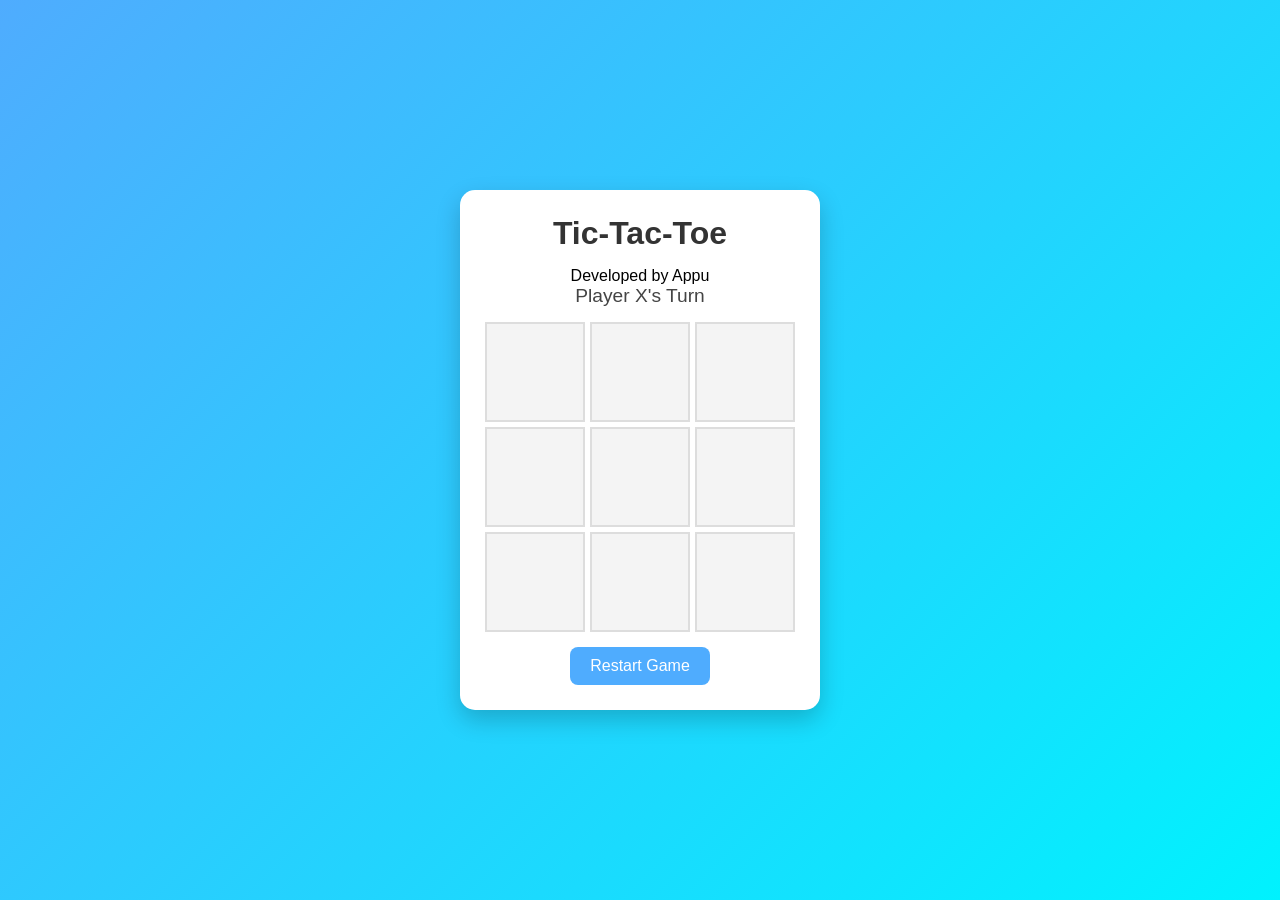
==== index.html @ d45cef3c "Update index.html" ====
<!DOCTYPE html>
<html lang="en">
<head>
<meta charset="UTF-8">
<meta name="viewport" content="width=device-width, initial-scale=1.0">
<title>Tic-Tac-Toe</title>

<style>
    * {
        box-sizing: border-box;
        margin: 0;
        padding: 0;
        font-family: Arial, sans-serif;
    }

    body {
        background: linear-gradient(135deg, #4facfe, #00f2fe);
        display: flex;
        justify-content: center;
        align-items: center;
        height: 100vh;
    }

    .container {
        text-align: center;
        background: white;
        padding: 25px;
        border-radius: 15px;
        box-shadow: 0 10px 25px rgba(0,0,0,0.2);
    }

    h1 {
        margin-bottom: 15px;
        color: #333;
    }

    #status {
        font-size: 1.2rem;
        margin-bottom: 15px;
        color: #444;
    }

    .board {
        display: grid;
        grid-template-columns: repeat(3, 100px);
        grid-template-rows: repeat(3, 100px);
        gap: 5px;
        margin: 0 auto 15px;
    }

    .cell {
        background: #f4f4f4;
        border: 2px solid #ddd;
        font-size: 3rem;
        font-weight: bold;
        cursor: pointer;
        display: flex;
        justify-content: center;
        align-items: center;
        transition: 0.2s;
    }

    .cell:hover {
        background: #e8f4ff;
    }

    button {
        padding: 10px 20px;
        border: none;
        border-radius: 8px;
        background: #4facfe;
        color: white;
        font-size: 1rem;
        cursor: pointer;
    }

    button:hover {
        background: #2196f3;
    }
</style>
</head>

<body>

<div class="container">
    <h1>Tic-Tac-Toe</h1>
   <p> Developed by Appu </p>
    <div id="status">Player X's Turn</div>

    <div class="board" id="board">
        <div class="cell" data-index="0"></div>
        <div class="cell" data-index="1"></div>
        <div class="cell" data-index="2"></div>
        <div class="cell" data-index="3"></div>
        <div class="cell" data-index="4"></div>
        <div class="cell" data-index="5"></div>
        <div class="cell" data-index="6"></div>
        <div class="cell" data-index="7"></div>
        <div class="cell" data-index="8"></div>
    </div>

    <button onclick="resetGame()">Restart Game</button>
</div>

<script>
    const cells = document.querySelectorAll(".cell");
    const statusText = document.getElementById("status");

    let currentPlayer = "X";
    let gameActive = true;
    let board = ["", "", "", "", "", "", "", "", ""];

    const winningConditions = [
        [0,1,2],
        [3,4,5],
        [6,7,8],
        [0,3,6],
        [1,4,7],
        [2,5,8],
        [0,4,8],
        [2,4,6]
    ];

    function handleCellClick(event) {
        const cell = event.target;
        const index = cell.getAttribute("data-index");

        if (board[index] !== "" || !gameActive) {
            return;
        }

        board[index] = currentPlayer;
        cell.textContent = currentPlayer;

        checkResult();
    }

    function checkResult() {
        let roundWon = false;

        for (let condition of winningConditions) {
            const [a, b, c] = condition;

            if (
                board[a] &&
                board[a] === board[b] &&
                board[b] === board[c]
            ) {
                roundWon = true;
                break;
            }
        }

        if (roundWon) {
            statusText.textContent = `Player ${currentPlayer} Wins! Congratulations to the player! 🎉`;
            gameActive = false;
            return;
        }

        if (!board.includes("")) {
            statusText.textContent = "It's a Draw! 🤝";
            gameActive = false;
            return;
        }

        currentPlayer = currentPlayer === "X" ? "O" : "X";
        statusText.textContent = `Player ${currentPlayer}'s Turn`;
    }

    function resetGame() {
        currentPlayer = "X";
        gameActive = true;
        board = ["", "", "", "", "", "", "", "", ""];

        statusText.textContent = "Player X's Turn";

        cells.forEach(cell => {
            cell.textContent = "";
        });
    }

    cells.forEach(cell => {
        cell.addEventListener("click", handleCellClick);
    });
</script>

</body>
</html>
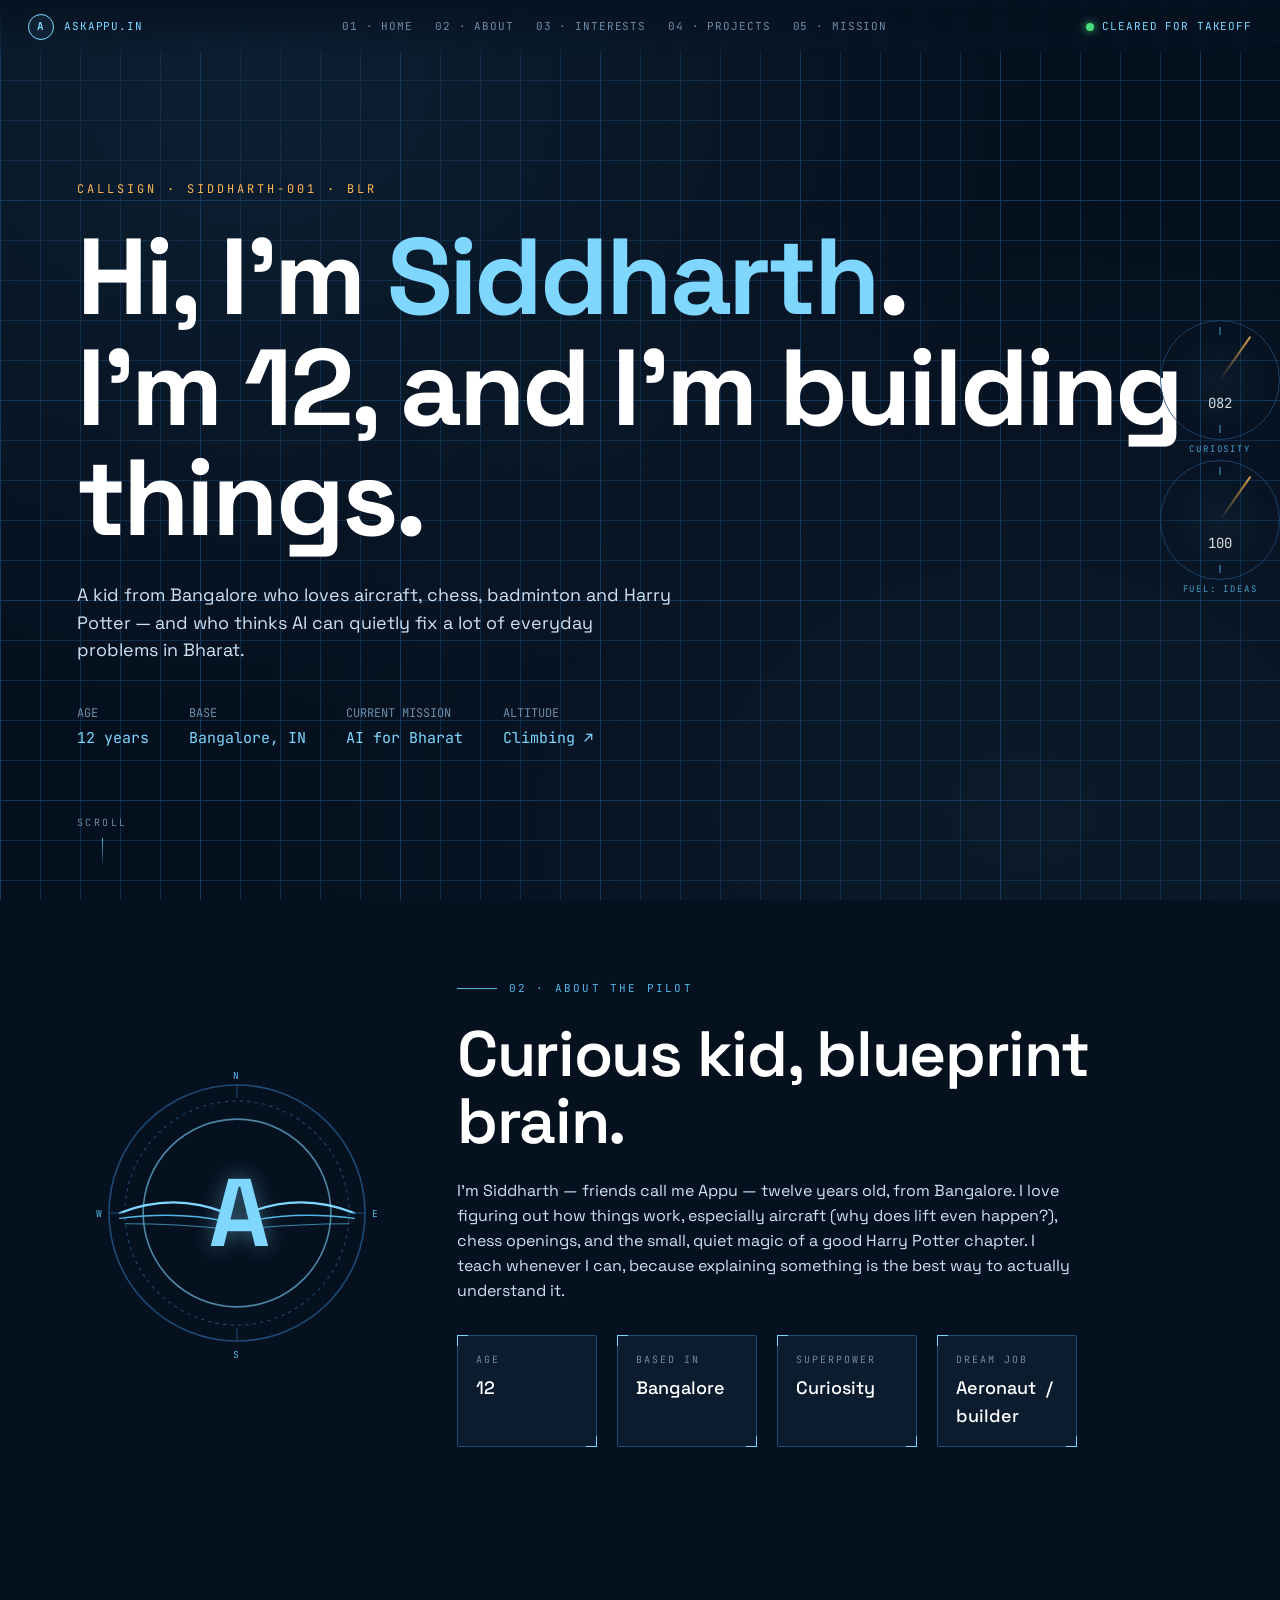
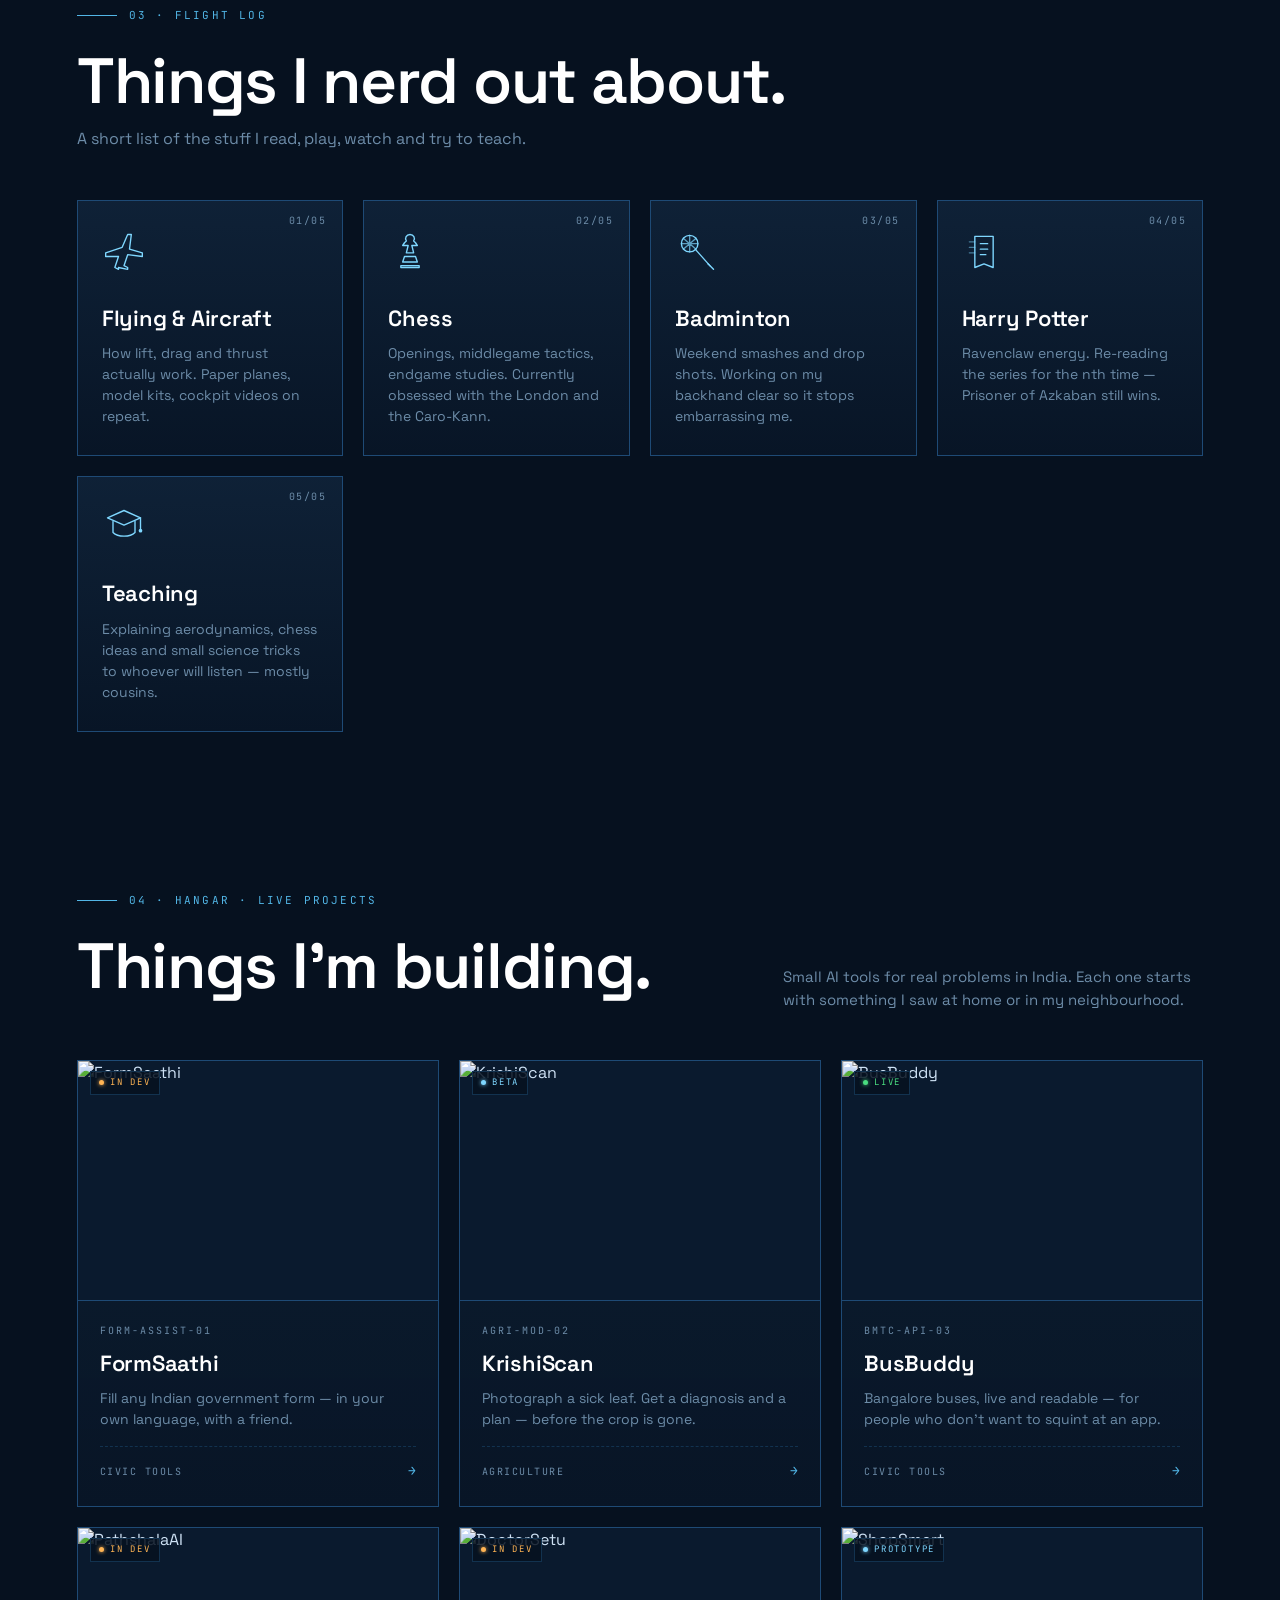
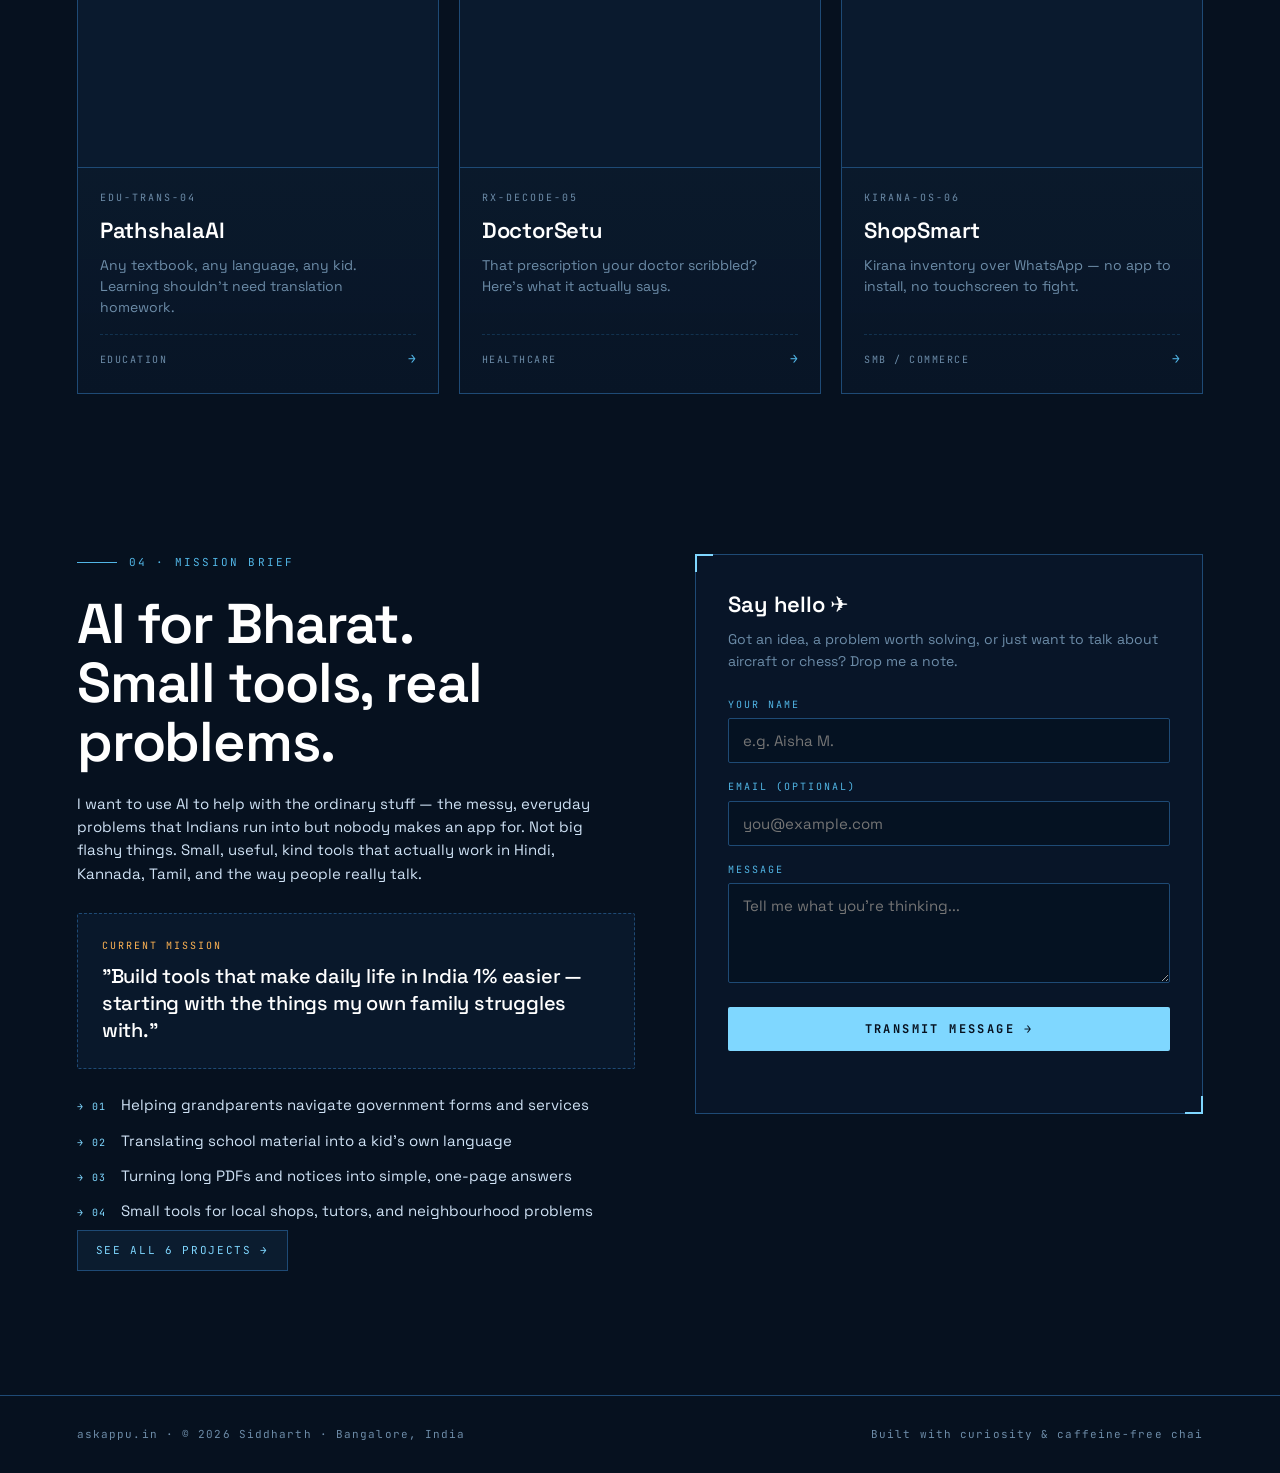
==== commit ff594458: "Rename askappu-blueprint.html to index.html" ====
--- a/index.html
+++ b/index.html
@@ -1,188 +1,1273 @@
-
 <!DOCTYPE html>
 <html lang="en">
 <head>
-<meta charset="UTF-8">
-<meta name="viewport" content="width=device-width, initial-scale=1.0">
-<title>Tic-Tac-Toe</title>
-
+<meta charset="UTF-8"/>
+<meta name="viewport" content="width=device-width, initial-scale=1.0"/>
+<title>askappu.in — Siddharth (Appu) | Curious kid from Bangalore</title>
+<meta name="description" content="Siddharth (Appu) — 12, from Bangalore. Interests: aircraft, chess, badminton, Harry Potter, teaching. Building AI for Bharat."/>
+<link rel="preconnect" href="https://fonts.googleapis.com"/>
+<link rel="preconnect" href="https://fonts.gstatic.com" crossorigin/>
+<link href="https://fonts.googleapis.com/css2?family=JetBrains+Mono:wght@400;500;700&family=Space+Grotesk:wght@400;500;600;700&display=swap" rel="stylesheet"/>
 <style>
-    * {
-        box-sizing: border-box;
-        margin: 0;
-        padding: 0;
-        font-family: Arial, sans-serif;
+  :root {
+    --navy-900: #06111f;
+    --navy-800: #0a1a2e;
+    --navy-700: #10253d;
+    --navy-600: #17324f;
+    --line:     #1e4a75;
+    --line-soft:#12324f;
+    --cyan:     #7fd7ff;
+    --cyan-2:   #52b6e6;
+    --amber:    #ffb454;
+    --paper:    #e8f4ff;
+    --text:     #cfe2f5;
+    --muted:    #6d8ca8;
+    --white:    #ffffff;
+  }
+
+  * { box-sizing: border-box; margin: 0; padding: 0; }
+
+  html { scroll-behavior: smooth; }
+
+  body {
+    background: var(--navy-900);
+    color: var(--text);
+    font-family: 'Space Grotesk', system-ui, sans-serif;
+    font-size: 16px;
+    line-height: 1.55;
+    overflow-x: hidden;
+    -webkit-font-smoothing: antialiased;
+  }
+
+  .mono { font-family: 'JetBrains Mono', ui-monospace, monospace; }
+
+  /* ============ BLUEPRINT GRID BACKGROUND ============ */
+  .grid-bg {
+    position: fixed;
+    inset: 0;
+    z-index: 0;
+    pointer-events: none;
+    background-color: var(--navy-900);
+    background-image:
+      linear-gradient(var(--line-soft) 1px, transparent 1px),
+      linear-gradient(90deg, var(--line-soft) 1px, transparent 1px),
+      radial-gradient(ellipse at 20% 10%, rgba(82,182,230,0.10), transparent 55%),
+      radial-gradient(ellipse at 80% 90%, rgba(127,215,255,0.06), transparent 55%);
+    background-size: 40px 40px, 40px 40px, 100% 100%, 100% 100%;
+    opacity: 0.9;
+  }
+  .grid-bg::after {
+    content: "";
+    position: absolute;
+    inset: 0;
+    background-image:
+      linear-gradient(var(--line) 1px, transparent 1px),
+      linear-gradient(90deg, var(--line) 1px, transparent 1px);
+    background-size: 200px 200px;
+    opacity: 0.5;
+  }
+
+  main { position: relative; z-index: 1; }
+
+  /* ============ TOP HUD BAR ============ */
+  .hud-top {
+    position: fixed;
+    top: 0; left: 0; right: 0;
+    z-index: 50;
+    display: flex;
+    justify-content: space-between;
+    align-items: center;
+    padding: 14px 28px;
+    background: linear-gradient(180deg, rgba(6,17,31,0.85), rgba(6,17,31,0));
+    backdrop-filter: blur(6px);
+    font-family: 'JetBrains Mono', monospace;
+    font-size: 11px;
+    letter-spacing: 0.08em;
+    text-transform: uppercase;
+    color: var(--cyan);
+  }
+  .hud-top .brand { display: flex; align-items: center; gap: 10px; }
+  .hud-top .brand .logo-mark {
+    width: 26px; height: 26px;
+    border: 1.5px solid var(--cyan);
+    border-radius: 50%;
+    display: grid; place-items: center;
+    font-weight: 700;
+    color: var(--cyan);
+    background: rgba(127,215,255,0.06);
+  }
+  .hud-top nav { display: flex; gap: 22px; }
+  .hud-top nav a {
+    color: var(--muted);
+    text-decoration: none;
+    transition: color .2s;
+  }
+  .hud-top nav a:hover { color: var(--cyan); }
+  .hud-top .status { display: flex; align-items: center; gap: 8px; }
+  .hud-top .dot {
+    width: 8px; height: 8px; border-radius: 50%;
+    background: #4ade80;
+    box-shadow: 0 0 8px #4ade80;
+    animation: pulse 2s infinite;
+  }
+  @keyframes pulse {
+    0%,100% { opacity: 1; }
+    50% { opacity: 0.3; }
+  }
+
+  /* ============ SECTION LAYOUT ============ */
+  section {
+    padding: 90px 6vw 80px;
+    position: relative;
+    display: flex;
+    flex-direction: column;
+    justify-content: center;
+  }
+  /* Hero keeps a fuller viewport feel; other sections size to content */
+  #hero {
+    min-height: 100vh;
+    padding-top: 110px;
+  }
+  #about, #interests, #projects, #problems {
+    min-height: auto;
+  }
+  /* Tighter section separators between content sections */
+  #about { padding-top: 80px; padding-bottom: 80px; }
+  #interests { padding-top: 80px; padding-bottom: 80px; }
+  #projects { padding-top: 80px; padding-bottom: 80px; }
+  #problems { padding-top: 80px; padding-bottom: 100px; }
+
+  .section-label {
+    font-family: 'JetBrains Mono', monospace;
+    font-size: 11px;
+    letter-spacing: 0.2em;
+    text-transform: uppercase;
+    color: var(--cyan-2);
+    display: flex;
+    align-items: center;
+    gap: 12px;
+    margin-bottom: 24px;
+  }
+  .section-label::before {
+    content: "";
+    display: block;
+    width: 40px; height: 1px;
+    background: var(--cyan-2);
+  }
+
+  h1, h2 {
+    font-family: 'Space Grotesk', sans-serif;
+    color: var(--white);
+    font-weight: 600;
+    letter-spacing: -0.02em;
+    line-height: 1.05;
+  }
+
+  /* ============ SECTION 1: HERO ============ */
+  .hero-wrap {
+    max-width: 1200px;
+    width: 100%;
+    margin: 0 auto;
+    position: relative;
+  }
+  .hero-callsign {
+    font-family: 'JetBrains Mono', monospace;
+    font-size: 12px;
+    letter-spacing: 0.25em;
+    color: var(--amber);
+    margin-bottom: 24px;
+  }
+  .hero-title {
+    font-size: clamp(36px, 9vw, 108px);
+    font-weight: 700;
+    color: var(--white);
+    letter-spacing: -0.03em;
+    line-height: 1.02;
+    overflow-wrap: break-word;
+    hyphens: auto;
+  }
+  .hero-title .accent {
+    color: var(--cyan);
+    position: relative;
+  }
+  .hero-sub {
+    max-width: 600px;
+    margin-top: 28px;
+    font-size: clamp(16px, 1.4vw, 20px);
+    color: var(--text);
+  }
+  .hero-meta {
+    margin-top: 40px;
+    display: flex;
+    gap: 40px;
+    flex-wrap: wrap;
+    font-family: 'JetBrains Mono', monospace;
+    font-size: 12px;
+    color: var(--muted);
+  }
+  .hero-meta div span {
+    display: block;
+    color: var(--cyan);
+    font-size: 15px;
+    margin-top: 4px;
+  }
+
+  /* Cockpit gauges */
+  .gauges {
+    position: absolute;
+    right: 0;
+    top: 50%;
+    transform: translateY(-50%);
+    display: flex;
+    flex-direction: column;
+    gap: 20px;
+    opacity: 0.85;
+  }
+  .gauge {
+    width: 120px; height: 120px;
+    border: 1.5px solid var(--line);
+    border-radius: 50%;
+    position: relative;
+    background: radial-gradient(circle at center, rgba(127,215,255,0.05), transparent 70%);
+  }
+  .gauge::before, .gauge::after {
+    content: "";
+    position: absolute;
+    background: var(--cyan-2);
+  }
+  .gauge::before {
+    top: 6px; left: 50%;
+    width: 1px; height: 8px;
+    transform: translateX(-50%);
+  }
+  .gauge::after {
+    bottom: 6px; left: 50%;
+    width: 1px; height: 8px;
+    transform: translateX(-50%);
+  }
+  .gauge .needle {
+    position: absolute;
+    top: 50%; left: 50%;
+    width: 2px;
+    height: 45%;
+    background: linear-gradient(180deg, var(--amber), transparent);
+    transform-origin: bottom center;
+    transform: translate(-50%, -100%) rotate(35deg);
+    border-radius: 2px;
+  }
+  .gauge.slow .needle { animation: spin1 18s ease-in-out infinite alternate; }
+  .gauge.fast .needle { animation: spin2 8s ease-in-out infinite alternate; }
+  @keyframes spin1 { from { transform: translate(-50%, -100%) rotate(20deg); } to { transform: translate(-50%, -100%) rotate(120deg); } }
+  @keyframes spin2 { from { transform: translate(-50%, -100%) rotate(-45deg); } to { transform: translate(-50%, -100%) rotate(85deg); } }
+  .gauge .label {
+    position: absolute;
+    bottom: -18px;
+    left: 50%;
+    transform: translateX(-50%);
+    font-family: 'JetBrains Mono', monospace;
+    font-size: 9px;
+    letter-spacing: 0.2em;
+    color: var(--cyan-2);
+    white-space: nowrap;
+  }
+  .gauge .value {
+    position: absolute;
+    top: 50%; left: 50%;
+    transform: translate(-50%, -50%);
+    font-family: 'JetBrains Mono', monospace;
+    font-size: 14px;
+    color: var(--white);
+    margin-top: 24px;
+  }
+  @media (max-width: 900px) { .gauges { display: none; } }
+
+  /* Scroll cue */
+  .scroll-cue {
+    position: absolute;
+    bottom: 32px;
+    left: 6vw;
+    font-family: 'JetBrains Mono', monospace;
+    font-size: 10px;
+    letter-spacing: 0.25em;
+    color: var(--muted);
+    display: flex;
+    flex-direction: column;
+    align-items: center;
+    gap: 8px;
+    animation: bob 2.4s ease-in-out infinite;
+  }
+  .scroll-cue .line { width: 1px; height: 30px; background: linear-gradient(180deg, var(--cyan-2), transparent); }
+  @keyframes bob {
+    0%,100% { transform: translateY(0); }
+    50% { transform: translateY(6px); }
+  }
+
+  /* ============ PAPER AIRPLANE ============ */
+  .paper-plane {
+    position: fixed;
+    top: 22%;
+    left: -80px;
+    width: 60px;
+    z-index: 3;
+    pointer-events: none;
+    animation: fly 22s linear infinite;
+    filter: drop-shadow(0 4px 12px rgba(127,215,255,0.25));
+  }
+  .paper-plane svg { width: 100%; display: block; }
+  @keyframes fly {
+    0%   { transform: translate(0, 0) rotate(-8deg); left: -80px; top: 22%; opacity: 0; }
+    5%   { opacity: 1; }
+    25%  { transform: translate(30vw, 4vh) rotate(-4deg); }
+    50%  { transform: translate(55vw, -6vh) rotate(-14deg); }
+    75%  { transform: translate(85vw, 8vh) rotate(6deg); }
+    95%  { opacity: 1; }
+    100% { transform: translate(115vw, -4vh) rotate(-8deg); opacity: 0; left: -80px; top: 22%; }
+  }
+
+  /* ============ SECTION 2: ABOUT ============ */
+  #about .about-wrap {
+    max-width: 1200px;
+    margin: 0 auto;
+    display: grid;
+    grid-template-columns: 320px 1fr;
+    gap: 60px;
+    align-items: center;
+  }
+  @media (max-width: 900px) {
+    #about .about-wrap { grid-template-columns: 1fr; gap: 40px; }
+  }
+
+  /* Pilot's wings badge with initial */
+  .avatar-badge {
+    width: 100%;
+    aspect-ratio: 1;
+    position: relative;
+    display: grid;
+    place-items: center;
+  }
+  .avatar-badge svg { width: 100%; height: 100%; }
+  .avatar-badge .initial {
+    position: absolute;
+    inset: 0;
+    display: grid;
+    place-items: center;
+    font-family: 'Space Grotesk', sans-serif;
+    font-size: 96px;
+    font-weight: 700;
+    color: var(--cyan);
+    text-shadow: 0 0 20px rgba(127,215,255,0.4);
+    letter-spacing: -0.05em;
+  }
+
+  .about-title {
+    font-size: clamp(36px, 5vw, 64px);
+    margin-bottom: 24px;
+  }
+  .about-body {
+    font-size: clamp(16px, 1.2vw, 19px);
+    color: var(--text);
+    max-width: 620px;
+    margin-bottom: 32px;
+    text-wrap: pretty;
+  }
+  .facts {
+    display: grid;
+    grid-template-columns: repeat(auto-fit, minmax(140px, 1fr));
+    gap: 20px;
+    max-width: 620px;
+  }
+  .fact {
+    padding: 16px 18px;
+    border: 1px solid var(--line);
+    background: rgba(23,50,79,0.35);
+    border-radius: 2px;
+    position: relative;
+  }
+  .fact::before {
+    content: "";
+    position: absolute;
+    top: -1px; left: -1px;
+    width: 10px; height: 10px;
+    border-top: 1.5px solid var(--cyan);
+    border-left: 1.5px solid var(--cyan);
+  }
+  .fact::after {
+    content: "";
+    position: absolute;
+    bottom: -1px; right: -1px;
+    width: 10px; height: 10px;
+    border-bottom: 1.5px solid var(--cyan);
+    border-right: 1.5px solid var(--cyan);
+  }
+  .fact .k {
+    font-family: 'JetBrains Mono', monospace;
+    font-size: 10px;
+    letter-spacing: 0.2em;
+    text-transform: uppercase;
+    color: var(--muted);
+    margin-bottom: 6px;
+  }
+  .fact .v {
+    color: var(--white);
+    font-size: 18px;
+    font-weight: 500;
+  }
+
+  /* ============ SECTION 3: INTERESTS ============ */
+  #interests .interests-wrap {
+    max-width: 1200px;
+    margin: 0 auto;
+    width: 100%;
+  }
+  .interests-title {
+    font-size: clamp(36px, 5vw, 64px);
+    margin-bottom: 12px;
+  }
+  .interests-sub {
+    color: var(--muted);
+    max-width: 560px;
+    margin-bottom: 48px;
+  }
+  .interests-grid {
+    display: grid;
+    grid-template-columns: repeat(auto-fit, minmax(220px, 1fr));
+    gap: 20px;
+  }
+  .card {
+    border: 1px solid var(--line);
+    background: linear-gradient(180deg, rgba(23,50,79,0.5), rgba(10,26,46,0.5));
+    padding: 28px 24px;
+    position: relative;
+    transition: transform .3s ease, border-color .3s ease, background .3s ease;
+    min-height: 220px;
+    display: flex;
+    flex-direction: column;
+    justify-content: space-between;
+  }
+  .card:hover {
+    transform: translateY(-4px);
+    border-color: var(--cyan);
+    background: linear-gradient(180deg, rgba(31,74,117,0.6), rgba(10,26,46,0.5));
+  }
+  .card::before {
+    content: attr(data-num);
+    position: absolute;
+    top: 12px; right: 16px;
+    font-family: 'JetBrains Mono', monospace;
+    font-size: 10px;
+    color: var(--muted);
+    letter-spacing: 0.15em;
+  }
+  .card .icon {
+    width: 44px; height: 44px;
+    margin-bottom: 20px;
+    color: var(--cyan);
+  }
+  .card h3 {
+    font-size: 22px;
+    color: var(--white);
+    font-weight: 600;
+    margin-bottom: 8px;
+    letter-spacing: -0.01em;
+  }
+  .card p {
+    color: var(--muted);
+    font-size: 14px;
+    line-height: 1.5;
+  }
+
+  /* ============ SECTION 4: PROBLEMS + CONTACT ============ */
+  #problems .problems-wrap {
+    max-width: 1200px;
+    margin: 0 auto;
+    display: grid;
+    grid-template-columns: 1.1fr 1fr;
+    gap: 60px;
+    align-items: start;
+  }
+  @media (max-width: 900px) {
+    #problems .problems-wrap { grid-template-columns: 1fr; gap: 40px; }
+  }
+  .problems-title {
+    font-size: clamp(32px, 4.5vw, 56px);
+    margin-bottom: 20px;
+  }
+  .problems-body {
+    color: var(--text);
+    margin-bottom: 28px;
+    font-size: clamp(15px, 1.1vw, 17px);
+    max-width: 540px;
+  }
+  .mission-box {
+    padding: 24px;
+    border: 1px dashed var(--line);
+    background: rgba(23,50,79,0.25);
+    border-radius: 2px;
+    margin-bottom: 24px;
+  }
+  .mission-box .tag {
+    font-family: 'JetBrains Mono', monospace;
+    font-size: 10px;
+    letter-spacing: 0.2em;
+    color: var(--amber);
+    margin-bottom: 10px;
+  }
+  .mission-box .text {
+    color: var(--white);
+    font-size: 20px;
+    font-weight: 500;
+    line-height: 1.35;
+    letter-spacing: -0.01em;
+  }
+  .problem-list {
+    list-style: none;
+    display: grid;
+    gap: 12px;
+  }
+  .problem-list li {
+    display: flex;
+    gap: 14px;
+    align-items: baseline;
+    font-size: 15px;
+    color: var(--text);
+  }
+  .problem-list li .bullet {
+    font-family: 'JetBrains Mono', monospace;
+    font-size: 10px;
+    color: var(--cyan);
+    letter-spacing: 0.15em;
+  }
+
+  /* Contact form */
+  .contact-card {
+    border: 1px solid var(--line);
+    background: rgba(10,26,46,0.65);
+    padding: 32px;
+    position: relative;
+  }
+  .contact-card::before, .contact-card::after {
+    content: "";
+    position: absolute;
+    width: 16px; height: 16px;
+  }
+  .contact-card::before { top: -1px; left: -1px; border-top: 2px solid var(--cyan); border-left: 2px solid var(--cyan); }
+  .contact-card::after { bottom: -1px; right: -1px; border-bottom: 2px solid var(--cyan); border-right: 2px solid var(--cyan); }
+  .contact-card h3 {
+    color: var(--white);
+    font-size: 22px;
+    margin-bottom: 8px;
+    font-weight: 600;
+    letter-spacing: -0.01em;
+  }
+  .contact-card p.desc {
+    color: var(--muted);
+    font-size: 14px;
+    margin-bottom: 24px;
+  }
+  .field {
+    margin-bottom: 16px;
+  }
+  .field label {
+    display: block;
+    font-family: 'JetBrains Mono', monospace;
+    font-size: 10px;
+    letter-spacing: 0.2em;
+    text-transform: uppercase;
+    color: var(--cyan-2);
+    margin-bottom: 6px;
+  }
+  .field input, .field textarea {
+    width: 100%;
+    background: rgba(6,17,31,0.6);
+    border: 1px solid var(--line);
+    color: var(--white);
+    padding: 12px 14px;
+    font-family: 'Space Grotesk', sans-serif;
+    font-size: 15px;
+    outline: none;
+    transition: border-color .2s;
+    border-radius: 2px;
+  }
+  .field textarea { resize: vertical; min-height: 100px; font-family: 'Space Grotesk', sans-serif; }
+  .field input:focus, .field textarea:focus { border-color: var(--cyan); }
+  .btn {
+    width: 100%;
+    padding: 14px;
+    background: var(--cyan);
+    color: var(--navy-900);
+    border: none;
+    font-family: 'JetBrains Mono', monospace;
+    font-size: 12px;
+    letter-spacing: 0.2em;
+    text-transform: uppercase;
+    font-weight: 700;
+    cursor: pointer;
+    transition: background .2s, transform .1s;
+    border-radius: 2px;
+  }
+  .btn:hover { background: var(--white); }
+  .btn:active { transform: translateY(1px); }
+  .form-msg {
+    margin-top: 14px;
+    font-family: 'JetBrains Mono', monospace;
+    font-size: 11px;
+    color: #4ade80;
+    letter-spacing: 0.1em;
+    min-height: 16px;
+  }
+
+  /* ============ FOOTER ============ */
+  footer {
+    padding: 30px 6vw;
+    border-top: 1px solid var(--line);
+    font-family: 'JetBrains Mono', monospace;
+    font-size: 11px;
+    color: var(--muted);
+    letter-spacing: 0.1em;
+    display: flex;
+    justify-content: space-between;
+    flex-wrap: wrap;
+    gap: 12px;
+    position: relative;
+    z-index: 1;
+  }
+
+  /* Reveal on scroll */
+  .reveal { opacity: 0; transform: translateY(20px); transition: opacity .8s ease, transform .8s ease; }
+  .reveal.in { opacity: 1; transform: none; }
+
+  /* ============ PROJECTS SECTION ============ */
+  #projects .projects-wrap {
+    max-width: 1200px;
+    margin: 0 auto;
+    width: 100%;
+  }
+  .projects-header {
+    display: flex;
+    justify-content: space-between;
+    align-items: end;
+    gap: 40px;
+    margin-bottom: 48px;
+    flex-wrap: wrap;
+  }
+  .projects-title {
+    font-size: clamp(36px, 5vw, 64px);
+    margin-bottom: 12px;
+  }
+  .projects-sub {
+    color: var(--muted);
+    max-width: 420px;
+    font-size: 15px;
+  }
+  .projects-grid {
+    display: grid;
+    grid-template-columns: repeat(auto-fit, minmax(280px, 1fr));
+    gap: 20px;
+  }
+  .p-card {
+    display: flex;
+    flex-direction: column;
+    text-decoration: none;
+    color: inherit;
+    border: 1px solid var(--line);
+    background: linear-gradient(180deg, rgba(23,50,79,0.4), rgba(10,26,46,0.5));
+    overflow: hidden;
+    transition: transform .3s ease, border-color .3s ease;
+    position: relative;
+  }
+  .p-card:hover {
+    transform: translateY(-6px);
+    border-color: var(--cyan);
+  }
+  .p-card:hover .p-card-thumb::after { opacity: 0.15; }
+  .p-card:hover .p-card-arrow { transform: translateX(4px); color: var(--cyan); }
+  .p-card-thumb {
+    aspect-ratio: 3/2;
+    overflow: hidden;
+    position: relative;
+    border-bottom: 1px solid var(--line);
+    background: var(--navy-800);
+  }
+  .p-card-thumb img {
+    width: 100%; height: 100%;
+    object-fit: cover;
+    display: block;
+    transition: transform .5s ease;
+  }
+  .p-card:hover .p-card-thumb img { transform: scale(1.03); }
+  .p-card-thumb::after {
+    content: "";
+    position: absolute;
+    inset: 0;
+    background: var(--cyan);
+    opacity: 0;
+    transition: opacity .3s;
+    mix-blend-mode: overlay;
+  }
+  .p-card-status {
+    position: absolute;
+    top: 10px; left: 12px;
+    font-family: 'JetBrains Mono', monospace;
+    font-size: 9px;
+    letter-spacing: 0.2em;
+    color: var(--amber);
+    padding: 4px 8px;
+    background: rgba(6,17,31,0.85);
+    border: 1px solid var(--line-soft);
+    display: inline-flex;
+    align-items: center;
+    gap: 6px;
+    text-transform: uppercase;
+  }
+  .p-card-status .dot {
+    width: 5px; height: 5px; border-radius: 50%;
+    background: var(--amber);
+    box-shadow: 0 0 4px var(--amber);
+  }
+  .p-card-status.live { color: #4ade80; }
+  .p-card-status.live .dot { background: #4ade80; box-shadow: 0 0 4px #4ade80; }
+  .p-card-status.beta { color: var(--cyan); }
+  .p-card-status.beta .dot { background: var(--cyan); box-shadow: 0 0 4px var(--cyan); }
+  .p-card-body {
+    padding: 22px 22px 24px;
+    flex-grow: 1;
+    display: flex;
+    flex-direction: column;
+  }
+  .p-card-code {
+    font-family: 'JetBrains Mono', monospace;
+    font-size: 10px;
+    letter-spacing: 0.2em;
+    color: var(--muted);
+    margin-bottom: 8px;
+    text-transform: uppercase;
+  }
+  .p-card h3 {
+    color: var(--white);
+    font-size: 22px;
+    font-weight: 600;
+    margin-bottom: 8px;
+    letter-spacing: -0.01em;
+  }
+  .p-card p {
+    color: var(--muted);
+    font-size: 14px;
+    line-height: 1.5;
+    flex-grow: 1;
+    margin-bottom: 16px;
+  }
+  .p-card-footer {
+    display: flex;
+    justify-content: space-between;
+    align-items: center;
+    padding-top: 14px;
+    border-top: 1px dashed var(--line-soft);
+    font-family: 'JetBrains Mono', monospace;
+    font-size: 10px;
+    letter-spacing: 0.15em;
+    color: var(--muted);
+    text-transform: uppercase;
+  }
+  .p-card-arrow {
+    color: var(--cyan-2);
+    transition: transform .2s, color .2s;
+    font-size: 13px;
+    letter-spacing: 0;
+  }
+
+  /* ============ MOBILE OVERRIDES ============ */
+  @media (max-width: 768px) {
+    /* Tighter mobile section padding */
+    section { padding: 70px 5vw 60px; }
+    #hero { padding-top: 100px; min-height: auto; padding-bottom: 60px; }
+    #about, #interests, #projects, #problems {
+      padding-top: 60px;
+      padding-bottom: 60px;
     }
-
-    body {
-        background: linear-gradient(135deg, #4facfe, #00f2fe);
-        display: flex;
-        justify-content: center;
-        align-items: center;
-        height: 100vh;
+    /* HUD collapses: hide nav, show hamburger toggle */
+    .hud-top { padding: 12px 16px; font-size: 10px; }
+    .hud-top nav { display: none; }
+    .hud-top nav.open {
+      display: flex;
+      position: absolute;
+      top: 100%;
+      left: 0; right: 0;
+      flex-direction: column;
+      gap: 0;
+      background: rgba(6,17,31,0.98);
+      backdrop-filter: blur(10px);
+      border-bottom: 1px solid var(--line);
+      padding: 8px 16px 16px;
     }
-
-    .container {
-        text-align: center;
-        background: white;
-        padding: 25px;
-        border-radius: 15px;
-        box-shadow: 0 10px 25px rgba(0,0,0,0.2);
+    .hud-top nav.open a {
+      padding: 12px 4px;
+      border-bottom: 1px solid var(--line-soft);
     }
-
-    h1 {
-        margin-bottom: 15px;
-        color: #333;
-    }
-
-    #status {
-        font-size: 1.2rem;
-        margin-bottom: 15px;
-        color: #444;
-    }
-
-    .board {
-        display: grid;
-        grid-template-columns: repeat(3, 100px);
-        grid-template-rows: repeat(3, 100px);
-        gap: 5px;
-        margin: 0 auto 15px;
-    }
-
-    .cell {
-        background: #f4f4f4;
-        border: 2px solid #ddd;
-        font-size: 3rem;
-        font-weight: bold;
-        cursor: pointer;
-        display: flex;
-        justify-content: center;
-        align-items: center;
-        transition: 0.2s;
-    }
-
-    .cell:hover {
-        background: #e8f4ff;
-    }
-
-    button {
-        padding: 10px 20px;
-        border: none;
-        border-radius: 8px;
-        background: #4facfe;
-        color: white;
-        font-size: 1rem;
-        cursor: pointer;
-    }
-
-    button:hover {
-        background: #2196f3;
-    }
+    .hud-top nav.open a:last-child { border-bottom: none; }
+    .hud-top .status { display: none; }
+    .menu-toggle { display: inline-flex; }
+
+    .hero-title { font-size: clamp(38px, 10vw, 60px); }
+    .hero-meta { gap: 20px; }
+
+    .facts { grid-template-columns: repeat(2, 1fr); }
+    .fact .v { font-size: 16px; }
+
+    .interests-grid { grid-template-columns: 1fr; }
+    .projects-grid { grid-template-columns: 1fr; }
+
+    #problems .problems-wrap { gap: 32px; }
+    .contact-card { padding: 24px 22px; }
+
+    .scroll-cue { display: none; }
+    footer { padding: 24px 5vw; font-size: 10px; }
+  }
+  @media (max-width: 420px) {
+    .hero-title { font-size: clamp(32px, 11vw, 48px); }
+    .about-title, .interests-title, .projects-title { font-size: 32px; }
+    .problems-title { font-size: 28px; }
+    .hero-meta { gap: 16px; font-size: 11px; }
+    .hero-meta div span { font-size: 13px; }
+  }
+
+  /* Menu toggle button (hidden on desktop) */
+  .menu-toggle {
+    display: none;
+    background: transparent;
+    border: 1px solid var(--line);
+    color: var(--cyan);
+    padding: 6px 10px;
+    cursor: pointer;
+    font-family: 'JetBrains Mono', monospace;
+    font-size: 11px;
+    letter-spacing: 0.15em;
+    border-radius: 2px;
+  }
+  .menu-toggle:hover { border-color: var(--cyan); }
+
+  /* See-all button in mission section */
+  .see-all-btn {
+    display: inline-flex;
+    align-items: center;
+    gap: 10px;
+    padding: 11px 18px;
+    border: 1px solid var(--line);
+    background: rgba(23,50,79,0.35);
+    color: var(--cyan);
+    text-decoration: none;
+    font-family: 'JetBrains Mono', monospace;
+    font-size: 11px;
+    letter-spacing: 0.15em;
+    text-transform: uppercase;
+    margin-top: 8px;
+    margin-bottom: 24px;
+    transition: border-color .2s, background .2s;
+  }
+  .see-all-btn:hover { border-color: var(--cyan); background: rgba(127,215,255,0.06); }
 </style>
 </head>
-
 <body>
 
-<div class="container">
-    <h1>Tic-Tac-Toe</h1>
-   <p> Developed by Appu </p>
-    <div id="status">Player X's Turn</div>
-
-    <div class="board" id="board">
-        <div class="cell" data-index="0"></div>
-        <div class="cell" data-index="1"></div>
-        <div class="cell" data-index="2"></div>
-        <div class="cell" data-index="3"></div>
-        <div class="cell" data-index="4"></div>
-        <div class="cell" data-index="5"></div>
-        <div class="cell" data-index="6"></div>
-        <div class="cell" data-index="7"></div>
-        <div class="cell" data-index="8"></div>
+<div class="grid-bg" aria-hidden="true"></div>
+
+<!-- Paper airplane -->
+<div class="paper-plane" aria-hidden="true">
+  <svg viewBox="0 0 64 40" xmlns="http://www.w3.org/2000/svg">
+    <path d="M2 20 L62 2 L38 38 L30 24 Z" fill="#e8f4ff" stroke="#7fd7ff" stroke-width="1.2" stroke-linejoin="round"/>
+    <path d="M2 20 L30 24 L38 38" fill="none" stroke="#52b6e6" stroke-width="1" stroke-linejoin="round"/>
+    <path d="M30 24 L62 2" fill="none" stroke="#52b6e6" stroke-width="0.8" stroke-dasharray="2 2"/>
+  </svg>
+</div>
+
+<!-- Top HUD -->
+<header class="hud-top">
+  <div class="brand">
+    <div class="logo-mark">A</div>
+    <span>askappu.in</span>
+  </div>
+  <nav>
+    <a href="#hero">01 · Home</a>
+    <a href="#about">02 · About</a>
+    <a href="#interests">03 · Interests</a>
+    <a href="#projects">04 · Projects</a>
+    <a href="#problems">05 · Mission</a>
+  </nav>
+  <div class="status">
+    <span class="dot"></span>
+    <span>Cleared for takeoff</span>
+  </div>
+</header>
+
+<main>
+
+  <!-- ============ SECTION 1: HERO ============ -->
+  <section id="hero" data-screen-label="01 Hero">
+    <div class="hero-wrap">
+      <div class="hero-callsign mono">CALLSIGN · SIDDHARTH-001 · BLR</div>
+      <h1 class="hero-title">Hi, I'm <span class="accent">Siddharth</span>.<br/>I'm 12, and I'm building things.</h1>
+      <p class="hero-sub">
+        A kid from Bangalore who loves aircraft, chess, badminton and Harry Potter —
+        and who thinks AI can quietly fix a lot of everyday problems in Bharat.
+      </p>
+      <div class="hero-meta">
+        <div>AGE<span>12 years</span></div>
+        <div>BASE<span>Bangalore, IN</span></div>
+        <div>CURRENT MISSION<span>AI for Bharat</span></div>
+        <div>ALTITUDE<span>Climbing ↗</span></div>
+      </div>
     </div>
 
-    <button onclick="resetGame()">Restart Game</button>
-</div>
+    <div class="gauges" aria-hidden="true">
+      <div class="gauge slow">
+        <div class="needle"></div>
+        <div class="value mono">082</div>
+        <div class="label">CURIOSITY</div>
+      </div>
+      <div class="gauge fast">
+        <div class="needle"></div>
+        <div class="value mono">100</div>
+        <div class="label">FUEL: IDEAS</div>
+      </div>
+    </div>
+
+    <div class="scroll-cue mono">
+      <span>SCROLL</span>
+      <div class="line"></div>
+    </div>
+  </section>
+
+  <!-- ============ SECTION 2: ABOUT ============ -->
+  <section id="about" data-screen-label="02 About">
+    <div class="about-wrap">
+      <div class="avatar-badge reveal">
+        <!-- Pilot's wings badge -->
+        <svg data-om-id="51edacca:om-svg-2" viewBox="0 0 300 300" fill="none" xmlns="http://www.w3.org/2000/svg">
+          <!-- outer ring -->
+          <circle cx="150" cy="150" r="120" stroke="#1e4a75" stroke-width="1.5" data-om-id="51edacca:om-circle-1"/>
+          <circle cx="150" cy="150" r="105" stroke="#1e4a75" stroke-width="1" stroke-dasharray="3 4" data-om-id="51edacca:om-circle-2"/>
+          <circle cx="150" cy="150" r="88" stroke="#7fd7ff" stroke-width="1.5" opacity="0.6" data-om-id="51edacca:om-circle-3"/>
+          <!-- wings -->
+          <path d="M40 150 Q90 130 140 150" stroke="#7fd7ff" stroke-width="2" stroke-linecap="round" fill="none" data-om-id="51edacca:om-path-4"/>
+          <path d="M40 155 Q95 148 140 158" stroke="#52b6e6" stroke-width="1.2" stroke-linecap="round" fill="none" data-om-id="51edacca:om-path-5"/>
+          <path d="M45 160 Q95 160 140 165" stroke="#52b6e6" stroke-width="1" stroke-linecap="round" fill="none" opacity="0.7" data-om-id="51edacca:om-path-6"/>
+          <path d="M260 150 Q210 130 160 150" stroke="#7fd7ff" stroke-width="2" stroke-linecap="round" fill="none" data-om-id="51edacca:om-path-7"/>
+          <path d="M260 155 Q205 148 160 158" stroke="#52b6e6" stroke-width="1.2" stroke-linecap="round" fill="none" data-om-id="51edacca:om-path-8"/>
+          <path d="M255 160 Q205 160 160 165" stroke="#52b6e6" stroke-width="1" stroke-linecap="round" fill="none" opacity="0.7" data-om-id="51edacca:om-path-9"/>
+          <!-- tick marks -->
+          <g data-om-id="51edacca:om-g-1" stroke="#1e4a75" stroke-width="1">
+            <line x1="150" y1="30" x2="150" y2="42" data-om-id="51edacca:om-line-1"/>
+            <line x1="150" y1="258" x2="150" y2="270" data-om-id="51edacca:om-line-2"/>
+            <line x1="30" y1="150" x2="42" y2="150" data-om-id="51edacca:om-line-3"/>
+            <line x1="258" y1="150" x2="270" y2="150" data-om-id="51edacca:om-line-4"/>
+          </g>
+          <!-- top text arc labels (decorative ticks) -->
+          <g data-om-id="51edacca:om-g-2" fill="#52b6e6" font-family="JetBrains Mono, monospace" font-size="9" letter-spacing="2">
+            <text data-om-id="51edacca:om-text-1" data-om-text-id="txt:askappu-blueprint.html:26885:26886" x="150" y="24" text-anchor="middle">N</text>
+            <text data-om-id="51edacca:om-text-2" data-om-text-id="txt:askappu-blueprint.html:26949:26950" x="150" y="286" text-anchor="middle">S</text>
+            <text data-om-id="51edacca:om-text-3" data-om-text-id="txt:askappu-blueprint.html:27012:27013" x="22" y="154" text-anchor="middle">W</text>
+            <text data-om-id="51edacca:om-text-4" data-om-text-id="txt:askappu-blueprint.html:27076:27077" x="280" y="154" text-anchor="middle">E</text>
+          </g>
+        </svg>
+        <div data-om-id="51edacca:om-div-26" data-om-text-id="txt:askappu-blueprint.html:27144:27145" class="initial">A</div>
+      </div>
+
+      <div data-om-id="51edacca:om-div-27">
+        <div data-om-id="51edacca:om-div-28" class="section-label mono"><span data-om-id="51edacca:om-span-10" data-om-text-id="txt:askappu-blueprint.html:27224:27245">02 · About the pilot</span></div>
+        <h2 data-om-id="51edacca:om-h2-1" data-om-text-id="txt:askappu-blueprint.html:27291:27320" class="about-title">Curious kid, blueprint brain.</h2>
+        <p data-om-id="51edacca:om-p-2" data-om-text-id="txt:askappu-blueprint.html:27356:27710" class="about-body">
+          I'm Siddharth — friends call me Appu — twelve years old, from Bangalore. I love figuring out how things work,
+          especially aircraft (why does lift even happen?), chess openings, and the small,
+          quiet magic of a good Harry Potter chapter. I teach whenever I can, because
+          explaining something is the best way to actually understand it.
+        </p>
+        <div class="facts">
+          <div class="fact">
+            <div class="k mono">Age</div>
+            <div class="v">12</div>
+          </div>
+          <div class="fact">
+            <div class="k mono">Based in</div>
+            <div class="v">Bangalore</div>
+          </div>
+          <div class="fact">
+            <div class="k mono">Superpower</div>
+            <div class="v">Curiosity</div>
+          </div>
+          <div class="fact">
+            <div class="k mono">Dream job</div>
+            <div class="v">Aeronaut &nbsp;/ builder</div>
+          </div>
+        </div>
+      </div>
+    </div>
+  </section>
+
+  <!-- ============ SECTION 3: INTERESTS ============ -->
+  <section id="interests" data-screen-label="03 Interests">
+    <div class="interests-wrap">
+      <div class="section-label mono"><span>03 · Flight log</span></div>
+      <h2 class="interests-title">Things I nerd out about.</h2>
+      <p class="interests-sub">A short list of the stuff I read, play, watch and try to teach.</p>
+
+      <div class="interests-grid">
+        <div class="card" data-num="01/05">
+          <div>
+            <svg class="icon" viewBox="0 0 48 48" fill="none" stroke="currentColor" stroke-width="1.5" stroke-linecap="round" stroke-linejoin="round">
+              <path d="M4 26 L22 20 L28 6 L32 6 L30 22 L44 26 L44 30 L28 28 L24 40 L28 42 L28 44 L18 42 L18 44 L14 42 L18 30 L4 30 Z"/>
+            </svg>
+            <h3>Flying &amp; Aircraft</h3>
+            <p>How lift, drag and thrust actually work. Paper planes, model kits, cockpit videos on repeat.</p>
+          </div>
+        </div>
+
+        <div class="card" data-num="02/05">
+          <div>
+            <svg class="icon" viewBox="0 0 48 48" fill="none" stroke="currentColor" stroke-width="1.5" stroke-linecap="round" stroke-linejoin="round">
+              <path d="M24 6 C 20 6 18 10 20 13 L18 15 L16 18 L22 18 L20 26 L28 26 L26 18 L32 18 L30 15 L28 13 C 30 10 28 6 24 6 Z"/>
+              <path d="M18 30 L30 30 L32 36 L16 36 Z"/>
+              <path d="M14 40 L34 40 L34 42 L14 42 Z"/>
+            </svg>
+            <h3>Chess</h3>
+            <p>Openings, middlegame tactics, endgame studies. Currently obsessed with the London and the Caro-Kann.</p>
+          </div>
+        </div>
+
+        <div class="card" data-num="03/05">
+          <div>
+            <svg class="icon" viewBox="0 0 48 48" fill="none" stroke="currentColor" stroke-width="1.5" stroke-linecap="round" stroke-linejoin="round">
+              <circle cx="16" cy="16" r="9"/>
+              <path d="M22 22 L38 40"/>
+              <path d="M36 38 L42 44"/>
+              <path d="M16 7 L16 25 M7 16 L25 16 M9 10 L23 22 M23 10 L9 22" opacity="0.7"/>
+            </svg>
+            <h3>Badminton</h3>
+            <p>Weekend smashes and drop shots. Working on my backhand clear so it stops embarrassing me.</p>
+          </div>
+        </div>
+
+        <div class="card" data-num="04/05">
+          <div>
+            <svg class="icon" viewBox="0 0 48 48" fill="none" stroke="currentColor" stroke-width="1.5" stroke-linecap="round" stroke-linejoin="round">
+              <path d="M14 8 L34 8 L34 42 L24 38 L14 42 Z"/>
+              <path d="M20 16 L28 16 M20 22 L28 22 M20 28 L26 28"/>
+              <path d="M8 14 L14 14 M8 20 L14 20 M8 26 L14 26" opacity="0.5"/>
+            </svg>
+            <h3>Harry Potter</h3>
+            <p>Ravenclaw energy. Re-reading the series for the nth time — Prisoner of Azkaban still wins.</p>
+          </div>
+        </div>
+
+        <div class="card" data-num="05/05">
+          <div>
+            <svg class="icon" viewBox="0 0 48 48" fill="none" stroke="currentColor" stroke-width="1.5" stroke-linecap="round" stroke-linejoin="round">
+              <path d="M6 14 L24 6 L42 14 L24 22 Z"/>
+              <path d="M12 18 L12 30 C 12 30 16 34 24 34 C 32 34 36 30 36 30 L36 18"/>
+              <path d="M42 14 L42 26"/>
+              <circle cx="42" cy="28" r="2" fill="currentColor" stroke="none"/>
+            </svg>
+            <h3>Teaching</h3>
+            <p>Explaining aerodynamics, chess ideas and small science tricks to whoever will listen — mostly cousins.</p>
+          </div>
+        </div>
+      </div>
+    </div>
+  </section>
+
+  <!-- ============ SECTION 4: PROJECTS ============ -->
+  <section id="projects" data-screen-label="04 Projects">
+    <div class="projects-wrap">
+      <div class="projects-header">
+        <div>
+          <div class="section-label mono"><span>04 · Hangar · Live projects</span></div>
+          <h2 class="projects-title">Things I'm building.</h2>
+        </div>
+        <p class="projects-sub">Small AI tools for real problems in India. Each one starts with something I saw at home or in my neighbourhood.</p>
+      </div>
+
+      <div class="projects-grid">
+        <a class="p-card" href="projects/formsaathi/index.html">
+          <div class="p-card-thumb">
+            <img src="projects/formsaathi/hero.jpg" alt="FormSaathi" loading="lazy"/>
+            <div class="p-card-status mono"><span class="dot"></span>In dev</div>
+          </div>
+          <div class="p-card-body">
+            <div class="p-card-code mono">FORM-ASSIST-01</div>
+            <h3>FormSaathi</h3>
+            <p>Fill any Indian government form — in your own language, with a friend.</p>
+            <div class="p-card-footer mono">
+              <span>Civic tools</span>
+              <span class="p-card-arrow">→</span>
+            </div>
+          </div>
+        </a>
+
+        <a class="p-card" href="projects/krishiscan/index.html">
+          <div class="p-card-thumb">
+            <img src="projects/krishiscan/hero.jpg" alt="KrishiScan" loading="lazy"/>
+            <div class="p-card-status beta mono"><span class="dot"></span>Beta</div>
+          </div>
+          <div class="p-card-body">
+            <div class="p-card-code mono">AGRI-MOD-02</div>
+            <h3>KrishiScan</h3>
+            <p>Photograph a sick leaf. Get a diagnosis and a plan — before the crop is gone.</p>
+            <div class="p-card-footer mono">
+              <span>Agriculture</span>
+              <span class="p-card-arrow">→</span>
+            </div>
+          </div>
+        </a>
+
+        <a class="p-card" href="projects/busbuddy/index.html">
+          <div class="p-card-thumb">
+            <img src="projects/busbuddy/hero.jpg" alt="BusBuddy" loading="lazy"/>
+            <div class="p-card-status live mono"><span class="dot"></span>Live</div>
+          </div>
+          <div class="p-card-body">
+            <div class="p-card-code mono">BMTC-API-03</div>
+            <h3>BusBuddy</h3>
+            <p>Bangalore buses, live and readable — for people who don't want to squint at an app.</p>
+            <div class="p-card-footer mono">
+              <span>Civic tools</span>
+              <span class="p-card-arrow">→</span>
+            </div>
+          </div>
+        </a>
+
+        <a class="p-card" href="projects/pathshala/index.html">
+          <div class="p-card-thumb">
+            <img src="projects/pathshala/hero.jpg" alt="PathshalaAI" loading="lazy"/>
+            <div class="p-card-status mono"><span class="dot"></span>In dev</div>
+          </div>
+          <div class="p-card-body">
+            <div class="p-card-code mono">EDU-TRANS-04</div>
+            <h3>PathshalaAI</h3>
+            <p>Any textbook, any language, any kid. Learning shouldn't need translation homework.</p>
+            <div class="p-card-footer mono">
+              <span>Education</span>
+              <span class="p-card-arrow">→</span>
+            </div>
+          </div>
+        </a>
+
+        <a class="p-card" href="projects/doctorsetu/index.html">
+          <div class="p-card-thumb">
+            <img src="projects/doctorsetu/hero.jpg" alt="DoctorSetu" loading="lazy"/>
+            <div class="p-card-status mono"><span class="dot"></span>In dev</div>
+          </div>
+          <div class="p-card-body">
+            <div class="p-card-code mono">RX-DECODE-05</div>
+            <h3>DoctorSetu</h3>
+            <p>That prescription your doctor scribbled? Here's what it actually says.</p>
+            <div class="p-card-footer mono">
+              <span>Healthcare</span>
+              <span class="p-card-arrow">→</span>
+            </div>
+          </div>
+        </a>
+
+        <a class="p-card" href="projects/shopsmart/index.html">
+          <div class="p-card-thumb">
+            <img src="projects/shopsmart/hero.jpg" alt="ShopSmart" loading="lazy"/>
+            <div class="p-card-status beta mono"><span class="dot"></span>Prototype</div>
+          </div>
+          <div class="p-card-body">
+            <div class="p-card-code mono">KIRANA-OS-06</div>
+            <h3>ShopSmart</h3>
+            <p>Kirana inventory over WhatsApp — no app to install, no touchscreen to fight.</p>
+            <div class="p-card-footer mono">
+              <span>SMB / commerce</span>
+              <span class="p-card-arrow">→</span>
+            </div>
+          </div>
+        </a>
+      </div>
+    </div>
+  </section>
+
+  <!-- ============ SECTION 5: PROBLEMS + CONTACT ============ -->
+  <section id="problems" data-screen-label="05 Mission">
+    <div class="problems-wrap">
+      <div>
+        <div class="section-label mono"><span>04 · Mission brief</span></div>
+        <h2 class="problems-title">AI for Bharat.<br/>Small tools, real problems.</h2>
+        <p class="problems-body">
+          I want to use AI to help with the ordinary stuff — the messy, everyday problems
+          that Indians run into but nobody makes an app for. Not big flashy things. Small,
+          useful, kind tools that actually work in Hindi, Kannada, Tamil, and the way
+          people really talk.
+        </p>
+
+        <div class="mission-box">
+          <div class="tag mono">CURRENT MISSION</div>
+          <div class="text">"Build tools that make daily life in India 1% easier — starting with the things my own family struggles with."</div>
+        </div>
+
+        <ul class="problem-list">
+          <li><span class="bullet">→ 01</span> Helping grandparents navigate government forms and services</li>
+          <li><span class="bullet">→ 02</span> Translating school material into a kid's own language</li>
+          <li><span class="bullet">→ 03</span> Turning long PDFs and notices into simple, one-page answers</li>
+          <li><span class="bullet">→ 04</span> Small tools for local shops, tutors, and neighbourhood problems</li>
+        </ul>
+
+        <a href="#projects" class="see-all-btn">See all 6 projects →</a>
+      </div>
+
+      <div class="contact-card">
+        <h3>Say hello ✈</h3>
+        <p class="desc">Got an idea, a problem worth solving, or just want to talk about aircraft or chess? Drop me a note.</p>
+        <form id="contact-form" onsubmit="return sendMessage(event)">
+          <div class="field">
+            <label for="name">Your name</label>
+            <input type="text" id="name" name="name" required placeholder="e.g. Aisha M."/>
+          </div>
+          <div class="field">
+            <label for="email">Email (optional)</label>
+            <input type="email" id="email" name="email" placeholder="you@example.com"/>
+          </div>
+          <div class="field">
+            <label for="message">Message</label>
+            <textarea id="message" name="message" required placeholder="Tell me what you're thinking..."></textarea>
+          </div>
+          <button type="submit" class="btn">Transmit message →</button>
+          <div class="form-msg" id="form-msg"></div>
+        </form>
+      </div>
+    </div>
+  </section>
+
+</main>
+
+<footer>
+  <div>askappu.in · © 2026 Siddharth · Bangalore, India</div>
+  <div>Built with curiosity &amp; caffeine-free chai</div>
+</footer>
 
 <script>
-    const cells = document.querySelectorAll(".cell");
-    const statusText = document.getElementById("status");
-
-    let currentPlayer = "X";
-    let gameActive = true;
-    let board = ["", "", "", "", "", "", "", "", ""];
-
-    const winningConditions = [
-        [0,1,2],
-        [3,4,5],
-        [6,7,8],
-        [0,3,6],
-        [1,4,7],
-        [2,5,8],
-        [0,4,8],
-        [2,4,6]
-    ];
-
-    function handleCellClick(event) {
-        const cell = event.target;
-        const index = cell.getAttribute("data-index");
-
-        if (board[index] !== "" || !gameActive) {
-            return;
-        }
-
-        board[index] = currentPlayer;
-        cell.textContent = currentPlayer;
-
-        checkResult();
-    }
-
-    function checkResult() {
-        let roundWon = false;
-
-        for (let condition of winningConditions) {
-            const [a, b, c] = condition;
-
-            if (
-                board[a] &&
-                board[a] === board[b] &&
-                board[b] === board[c]
-            ) {
-                roundWon = true;
-                break;
-            }
-        }
-
-        if (roundWon) {
-            statusText.textContent = `Player ${currentPlayer} Wins! Congratulations to the player! 🎉`;
-            gameActive = false;
-            return;
-        }
-
-        if (!board.includes("")) {
-            statusText.textContent = "It's a Draw! 🤝";
-            gameActive = false;
-            return;
-        }
-
-        currentPlayer = currentPlayer === "X" ? "O" : "X";
-        statusText.textContent = `Player ${currentPlayer}'s Turn`;
-    }
-
-    function resetGame() {
-        currentPlayer = "X";
-        gameActive = true;
-        board = ["", "", "", "", "", "", "", "", ""];
-
-        statusText.textContent = "Player X's Turn";
-
-        cells.forEach(cell => {
-            cell.textContent = "";
-        });
-    }
-
-    cells.forEach(cell => {
-        cell.addEventListener("click", handleCellClick);
-    });
+  // Contact form -> opens user's email client via mailto (works on static hosting)
+  function sendMessage(e) {
+    e.preventDefault();
+    const name = document.getElementById('name').value.trim();
+    const email = document.getElementById('email').value.trim();
+    const message = document.getElementById('message').value.trim();
+    const msg = document.getElementById('form-msg');
+
+    // CHANGE THIS EMAIL to Siddharth's real address before deploying
+    const to = 'hello@askappu.in';
+
+    const subject = encodeURIComponent(`Hello from ${name} — via askappu.in`);
+    const body = encodeURIComponent(
+      `Name: ${name}\nEmail: ${email || '(not provided)'}\n\nMessage:\n${message}\n\n— sent from askappu.in`
+    );
+    window.location.href = `mailto:${to}?subject=${subject}&body=${body}`;
+    msg.textContent = '✓ Opening your email app…';
+    return false;
+  }
+
+  // Reveal on scroll
+  const io = new IntersectionObserver((entries) => {
+    entries.forEach(e => { if (e.isIntersecting) e.target.classList.add('in'); });
+  }, { threshold: 0.12 });
+  document.querySelectorAll('.reveal, section').forEach(el => io.observe(el));
 </script>
 
 </body>
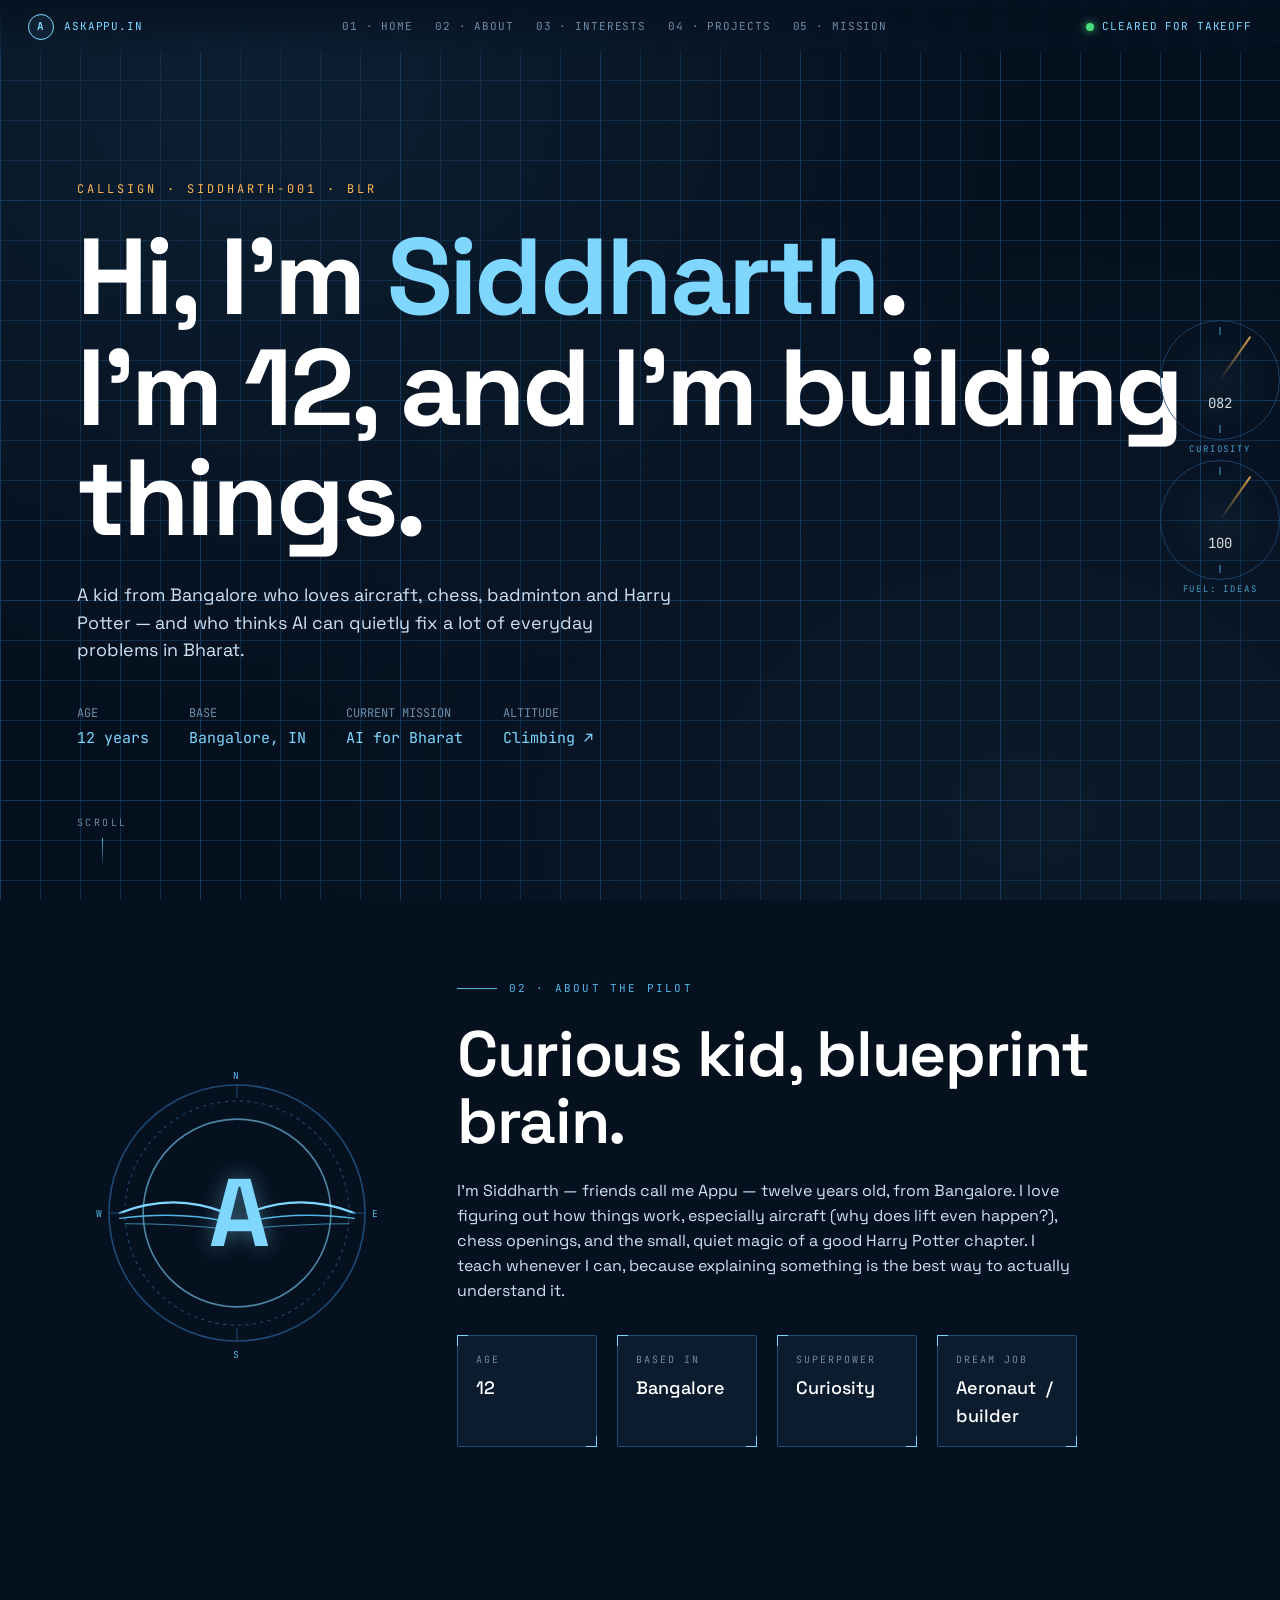
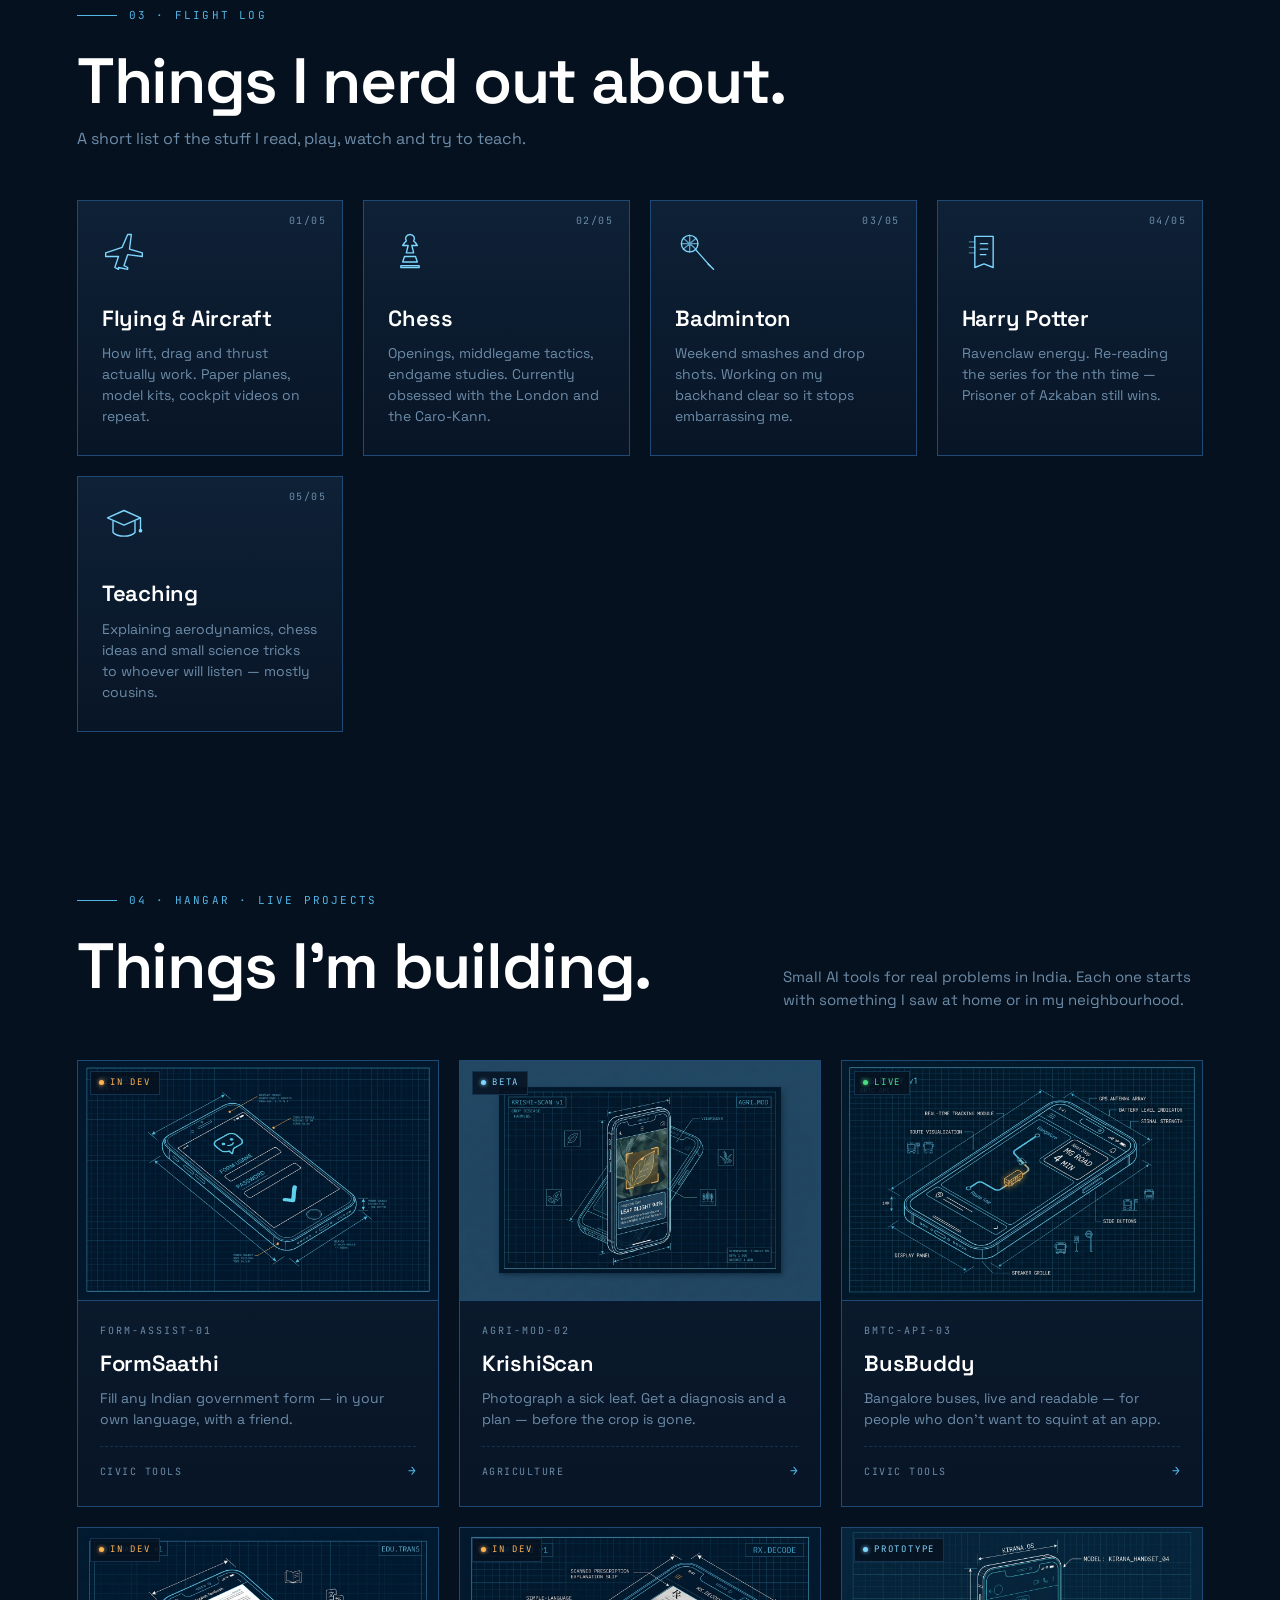
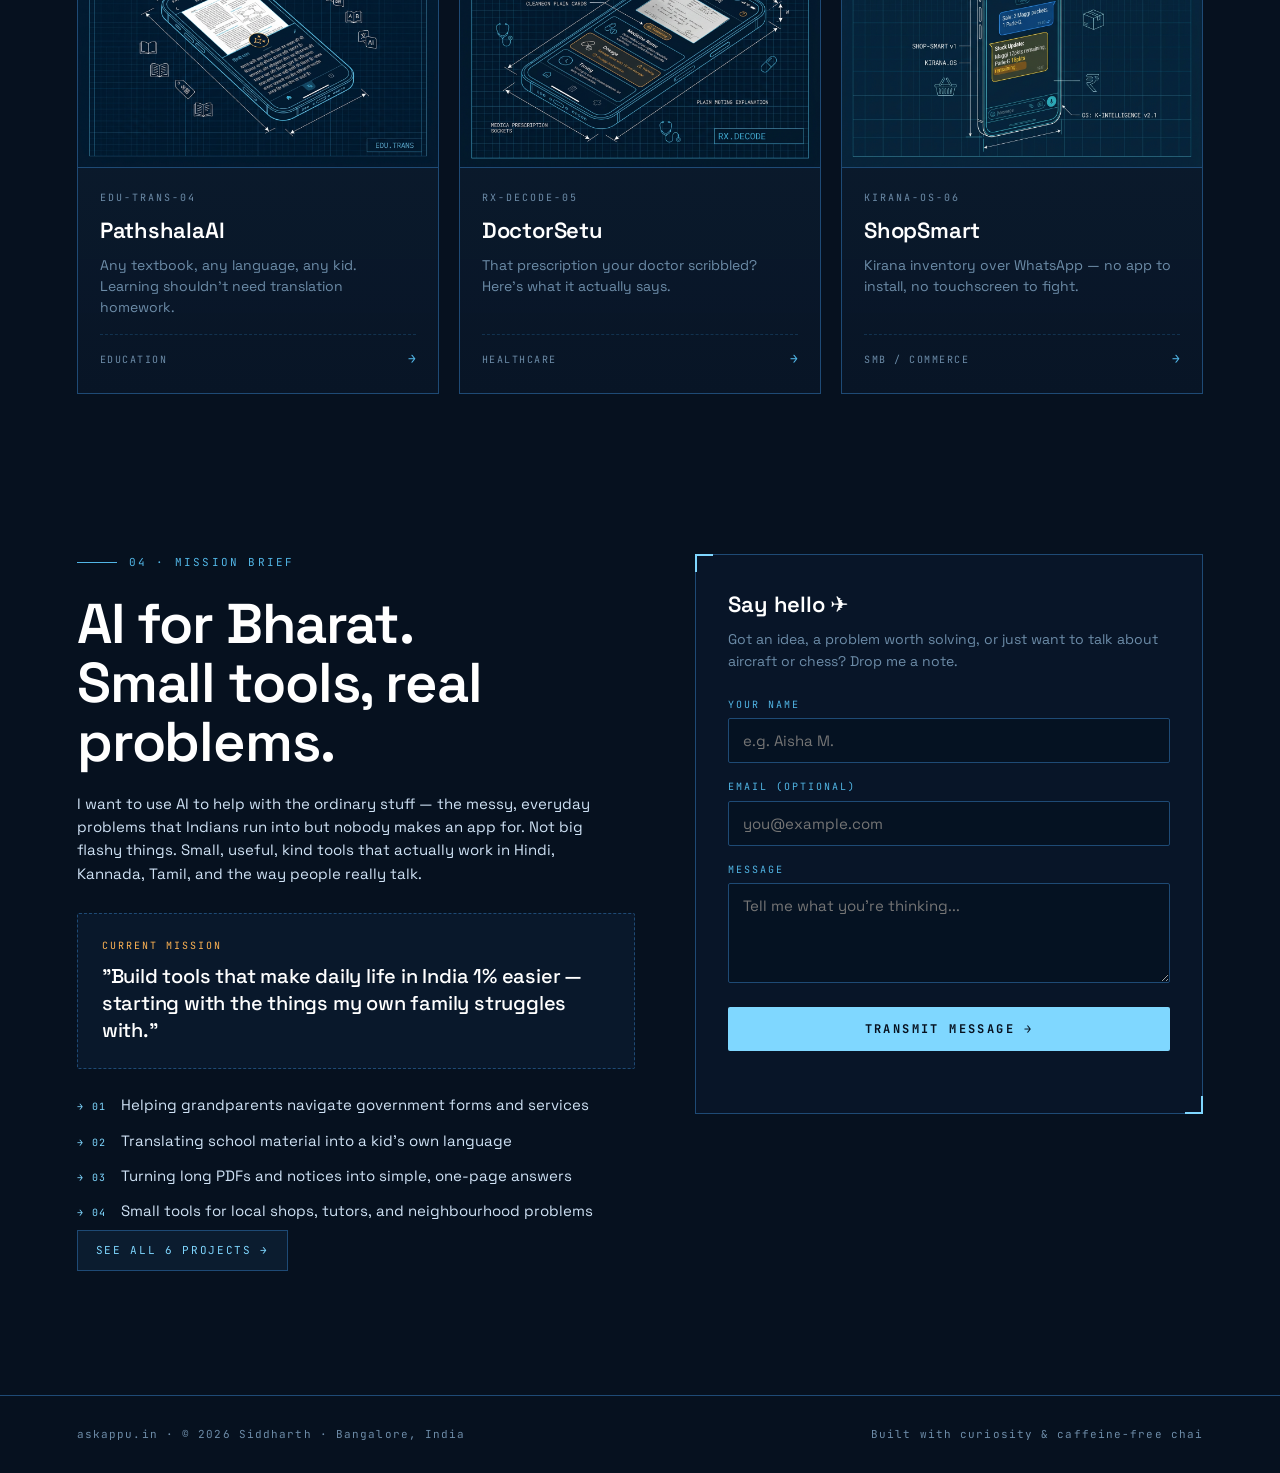
==== commit 8723d28f: "Update index.html ok" ====
--- a/index.html
+++ b/index.html
@@ -3,7 +3,7 @@
 <head>
 <meta charset="UTF-8"/>
 <meta name="viewport" content="width=device-width, initial-scale=1.0"/>
-<title>askappu.in — Siddharth (Appu) | Curious kid from Bangalore</title>
+<title>Askappu.in — Siddharth (Appu)| Curious kid from Bangalore</title>
 <meta name="description" content="Siddharth (Appu) — 12, from Bangalore. Interests: aircraft, chess, badminton, Harry Potter, teaching. Building AI for Bharat."/>
 <link rel="preconnect" href="https://fonts.googleapis.com"/>
 <link rel="preconnect" href="https://fonts.gstatic.com" crossorigin/>
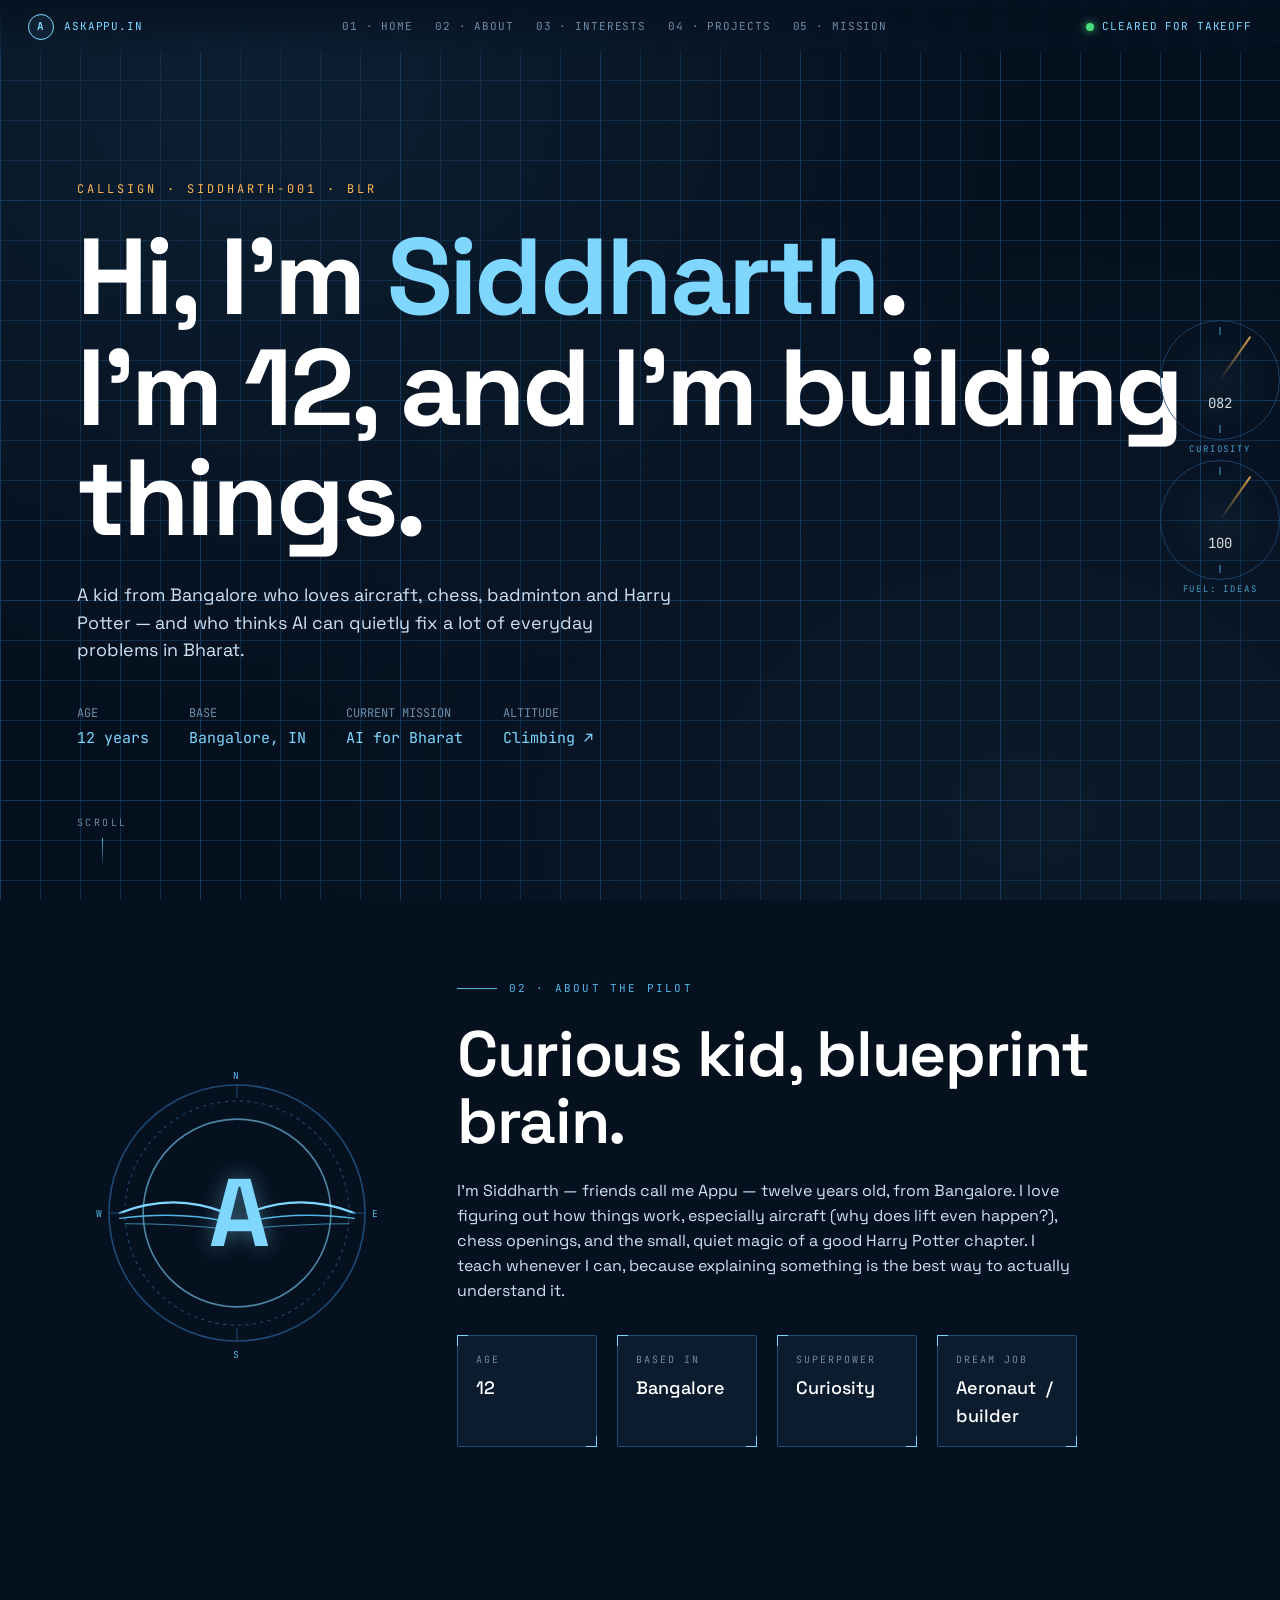
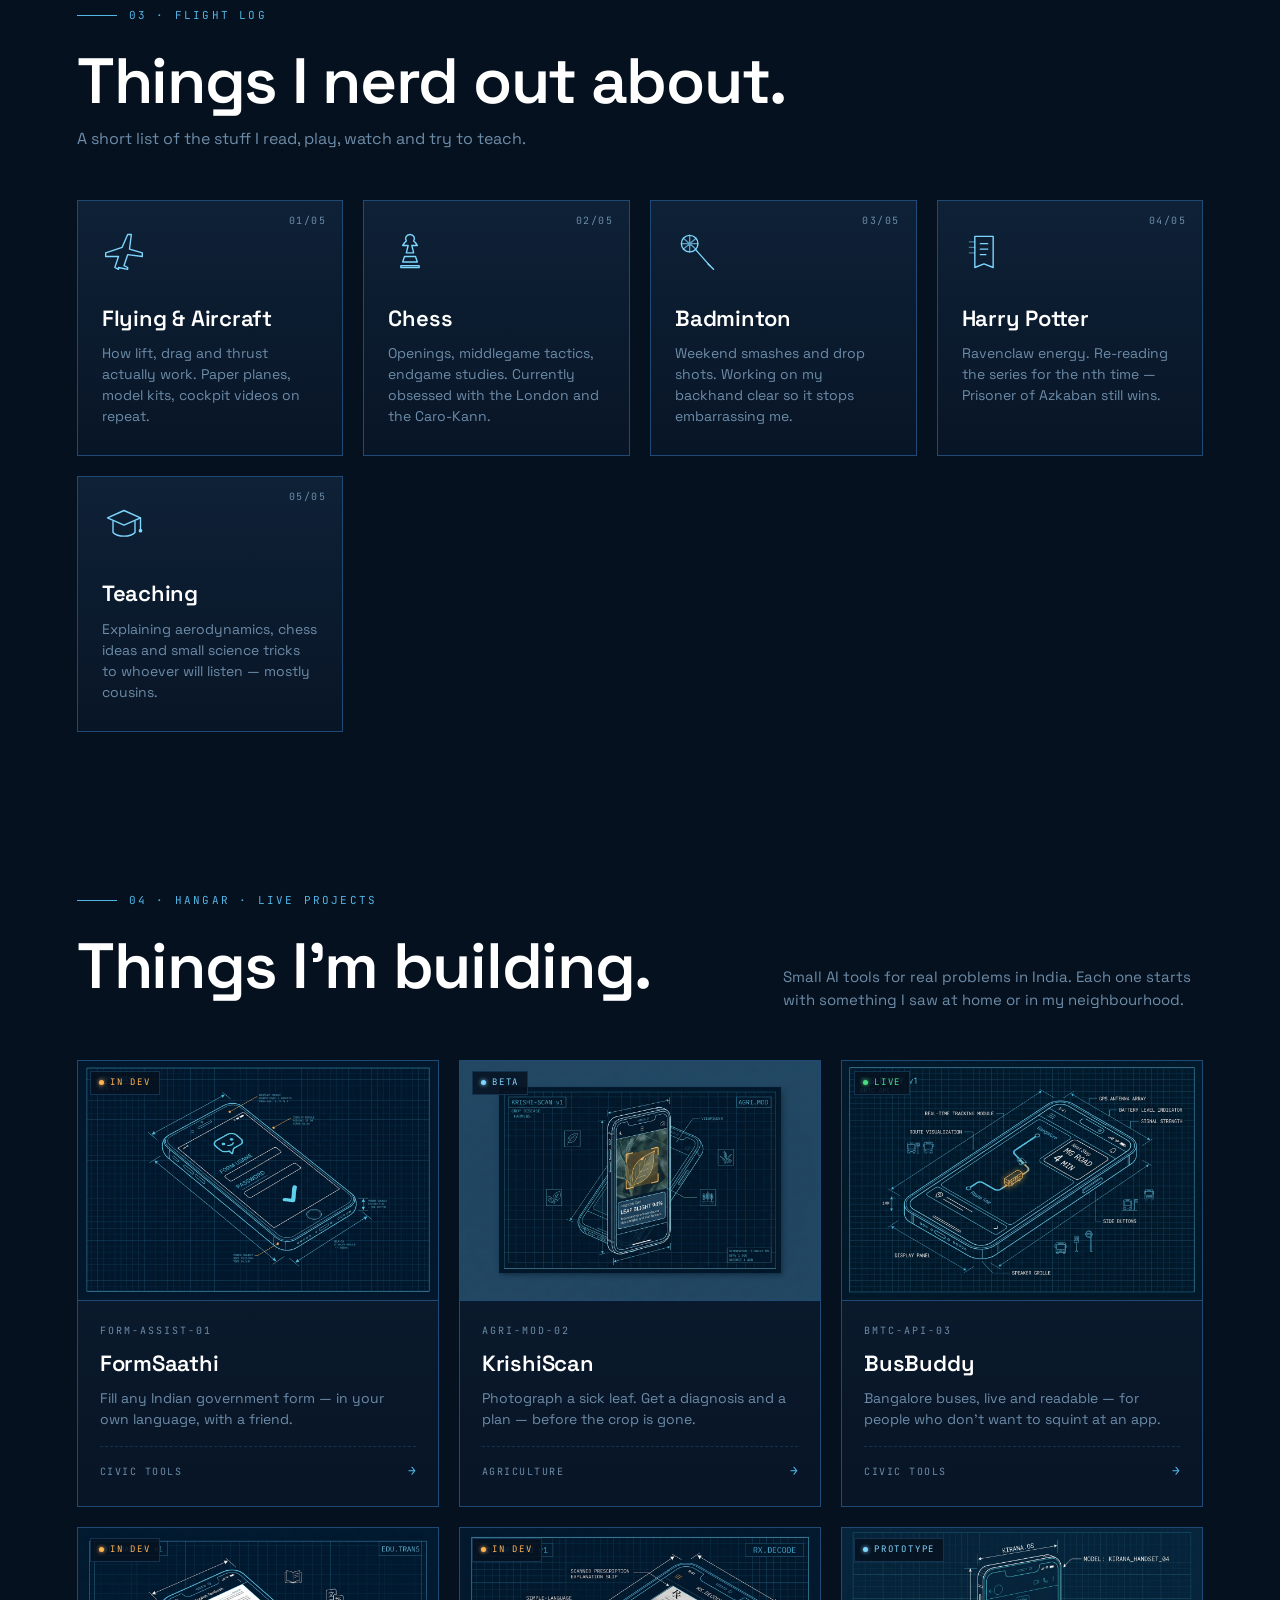
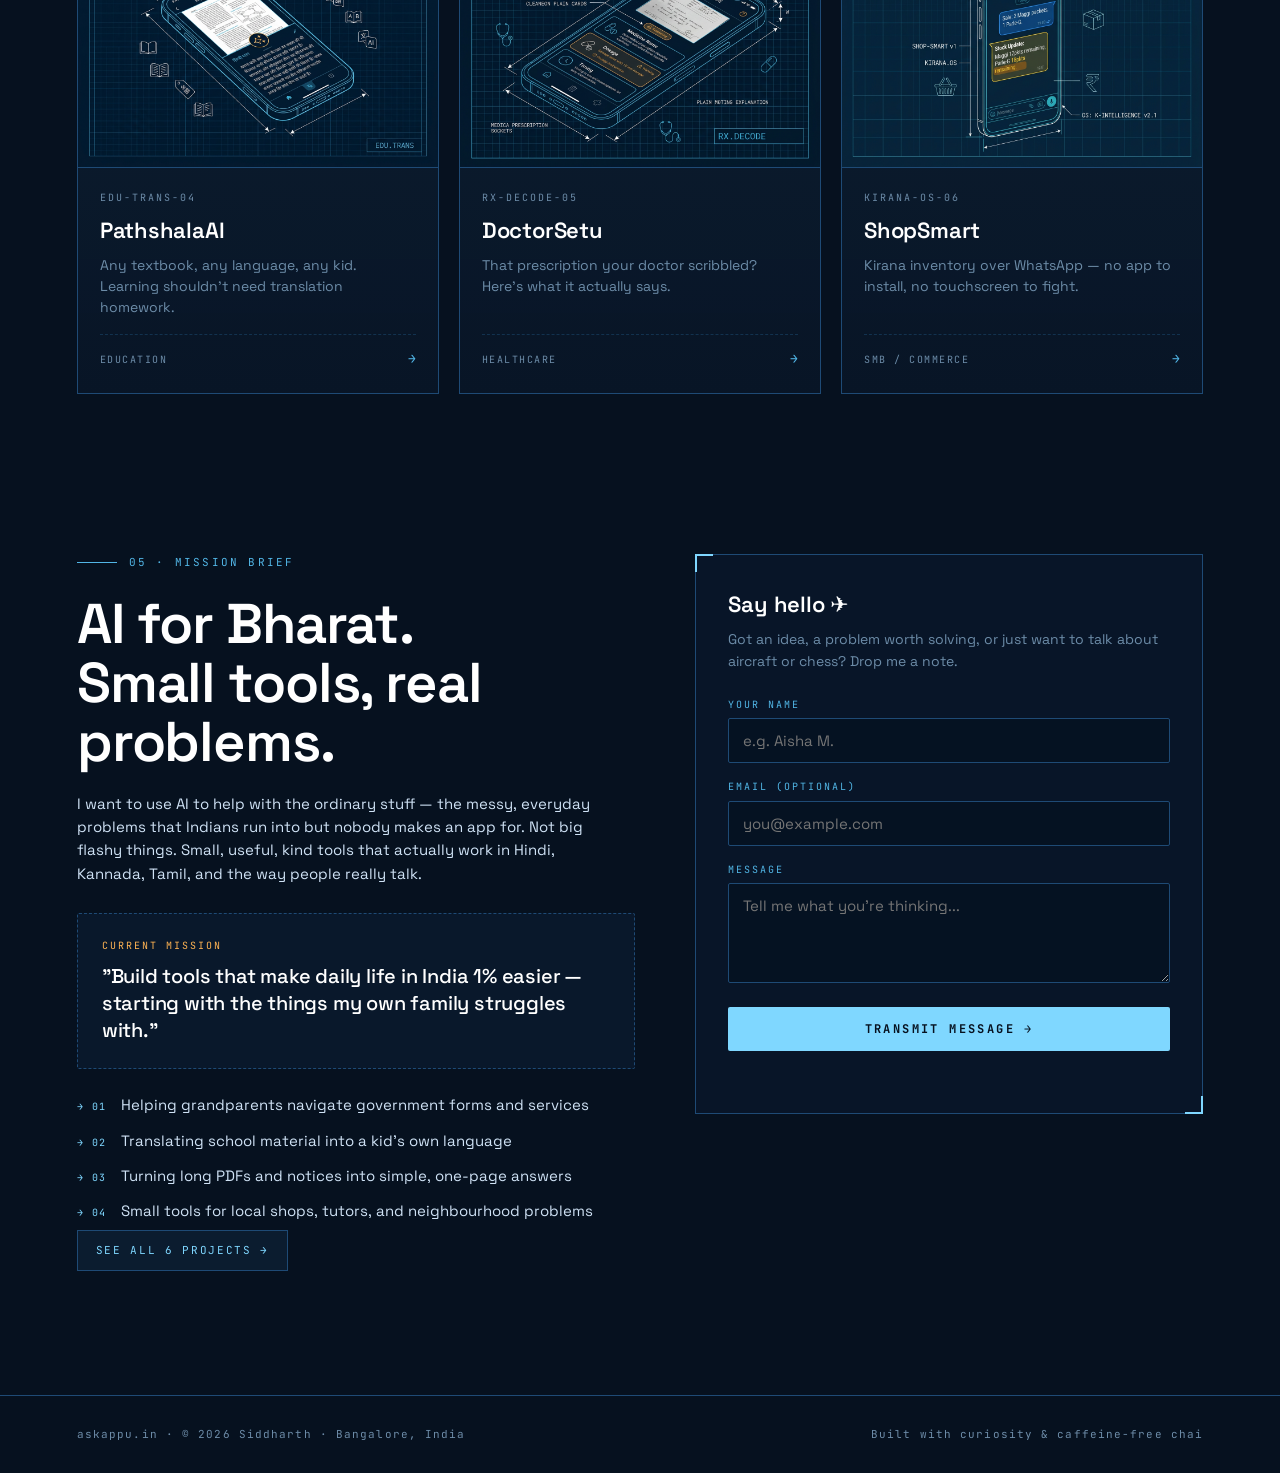
==== commit ab578ae8: "Update index.html ok" ====
--- a/index.html
+++ b/index.html
@@ -5,6 +5,12 @@
 <meta name="viewport" content="width=device-width, initial-scale=1.0"/>
 <title>Askappu.in — Siddharth (Appu)| Curious kid from Bangalore</title>
 <meta name="description" content="Siddharth (Appu) — 12, from Bangalore. Interests: aircraft, chess, badminton, Harry Potter, teaching. Building AI for Bharat."/>
+<meta property="og:title" content="Askappu.in — Siddharth (Appu)| Curious kid from Bangalore">
+<meta property="og:site_name" content="Askappu.in">
+<meta property="og:url" content="https://askappu.in">
+<meta property="og:description" content="Siddharth (Appu) — 12, from Bangalore. Interests: aircraft, chess, badminton, Harry Potter, teaching. Building AI for Bharat.">
+<meta property="og:type" content="">
+<meta property="og:image" content="https://www.askappu.in/images/Appu.png">
 <link rel="preconnect" href="https://fonts.googleapis.com"/>
 <link rel="preconnect" href="https://fonts.gstatic.com" crossorigin/>
 <link href="https://fonts.googleapis.com/css2?family=JetBrains+Mono:wght@400;500;700&family=Space+Grotesk:wght@400;500;600;700&display=swap" rel="stylesheet"/>
@@ -1188,7 +1194,7 @@
   <section id="problems" data-screen-label="05 Mission">
     <div class="problems-wrap">
       <div>
-        <div class="section-label mono"><span>04 · Mission brief</span></div>
+        <div class="section-label mono"><span>05 · Mission brief</span></div>
         <h2 class="problems-title">AI for Bharat.<br/>Small tools, real problems.</h2>
         <p class="problems-body">
           I want to use AI to help with the ordinary stuff — the messy, everyday problems
@@ -1252,7 +1258,7 @@
     const msg = document.getElementById('form-msg');
 
     // CHANGE THIS EMAIL to Siddharth's real address before deploying
-    const to = 'hello@askappu.in';
+    const to = 'siddharth.sridhar@askappu.in';
 
     const subject = encodeURIComponent(`Hello from ${name} — via askappu.in`);
     const body = encodeURIComponent(
